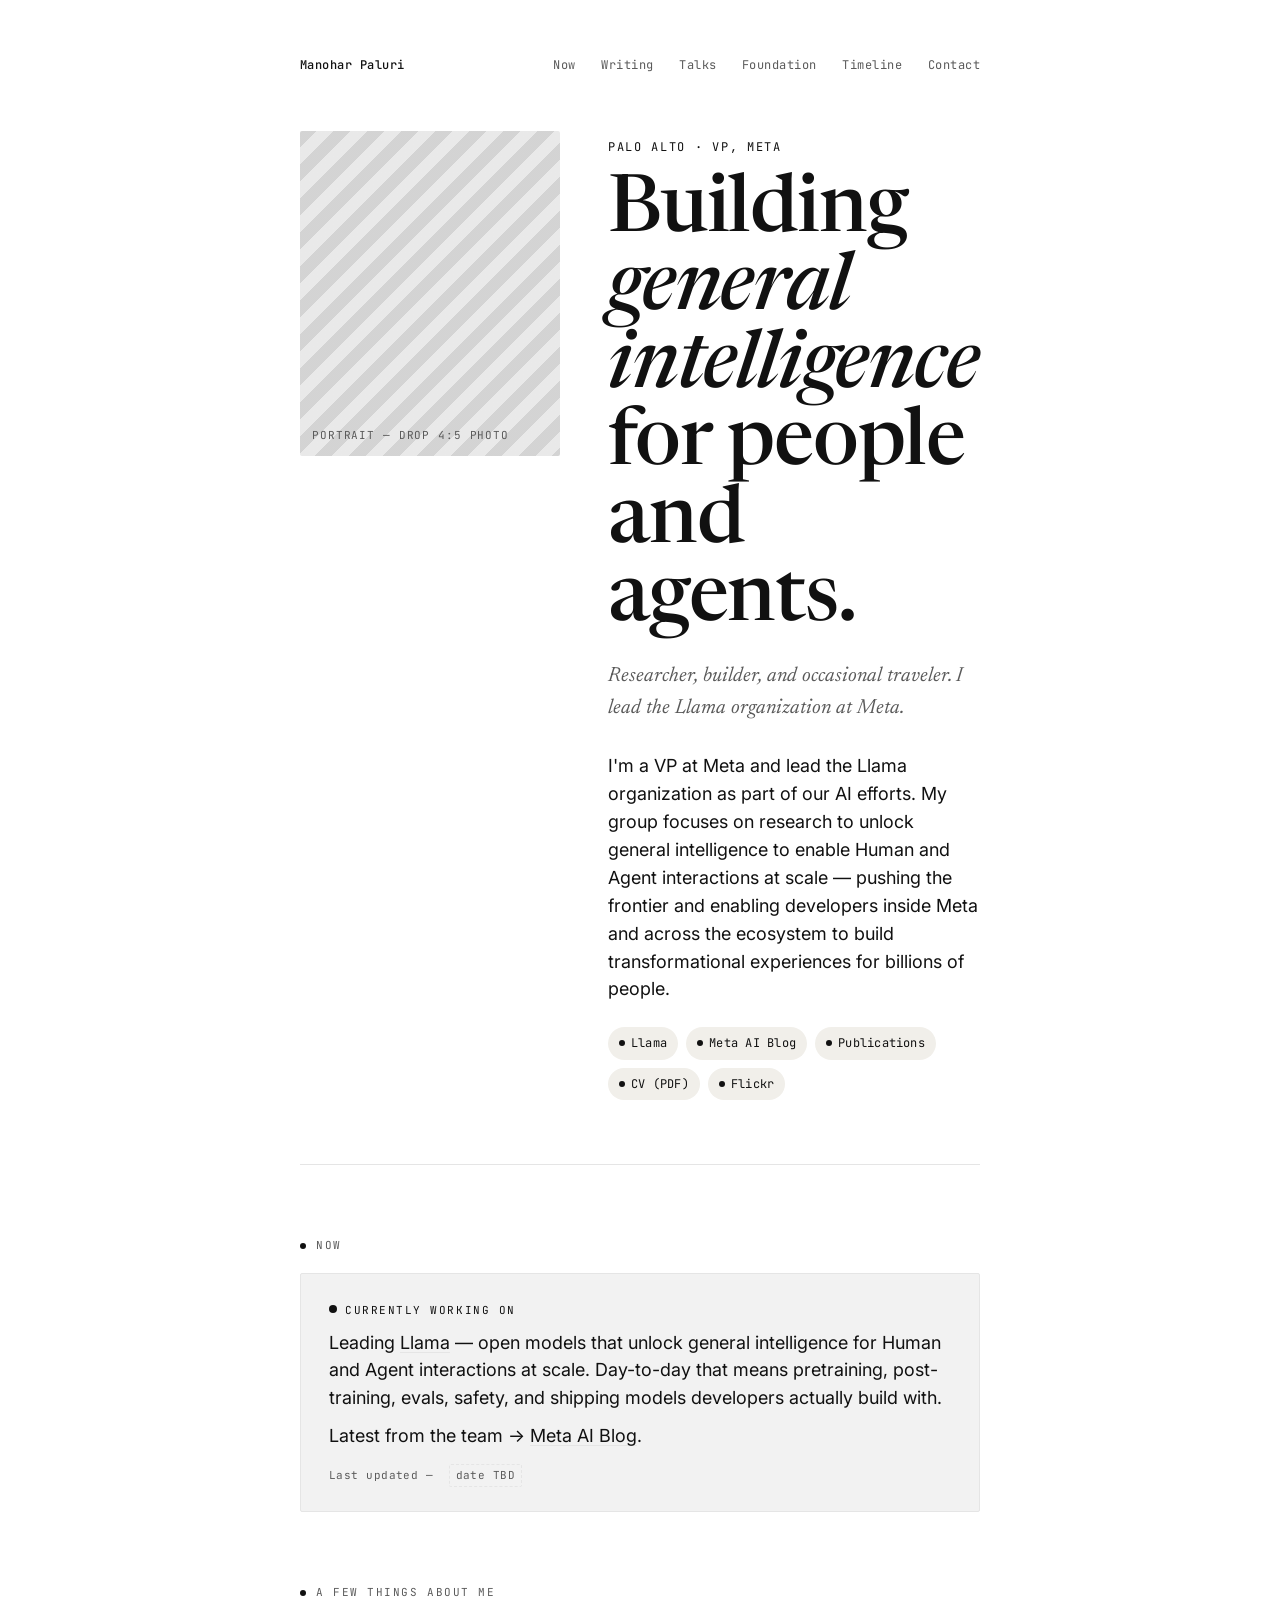
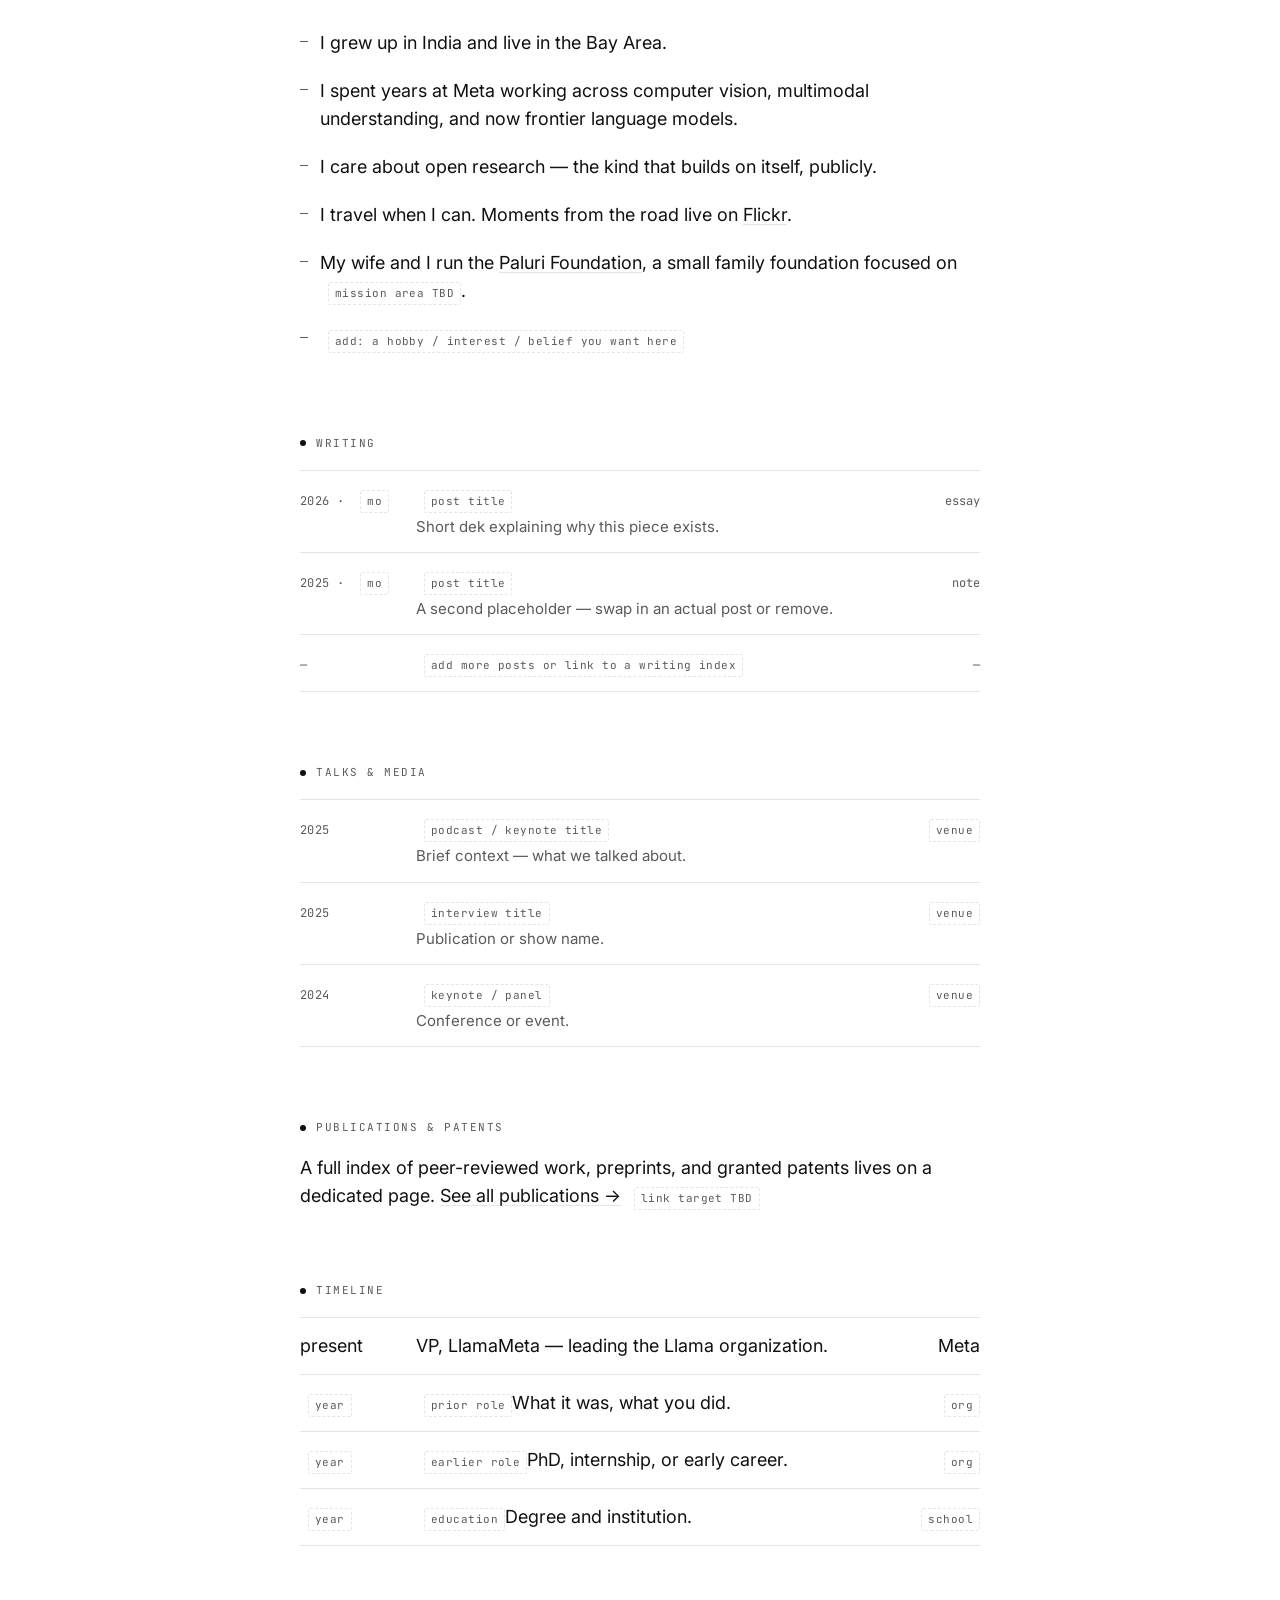
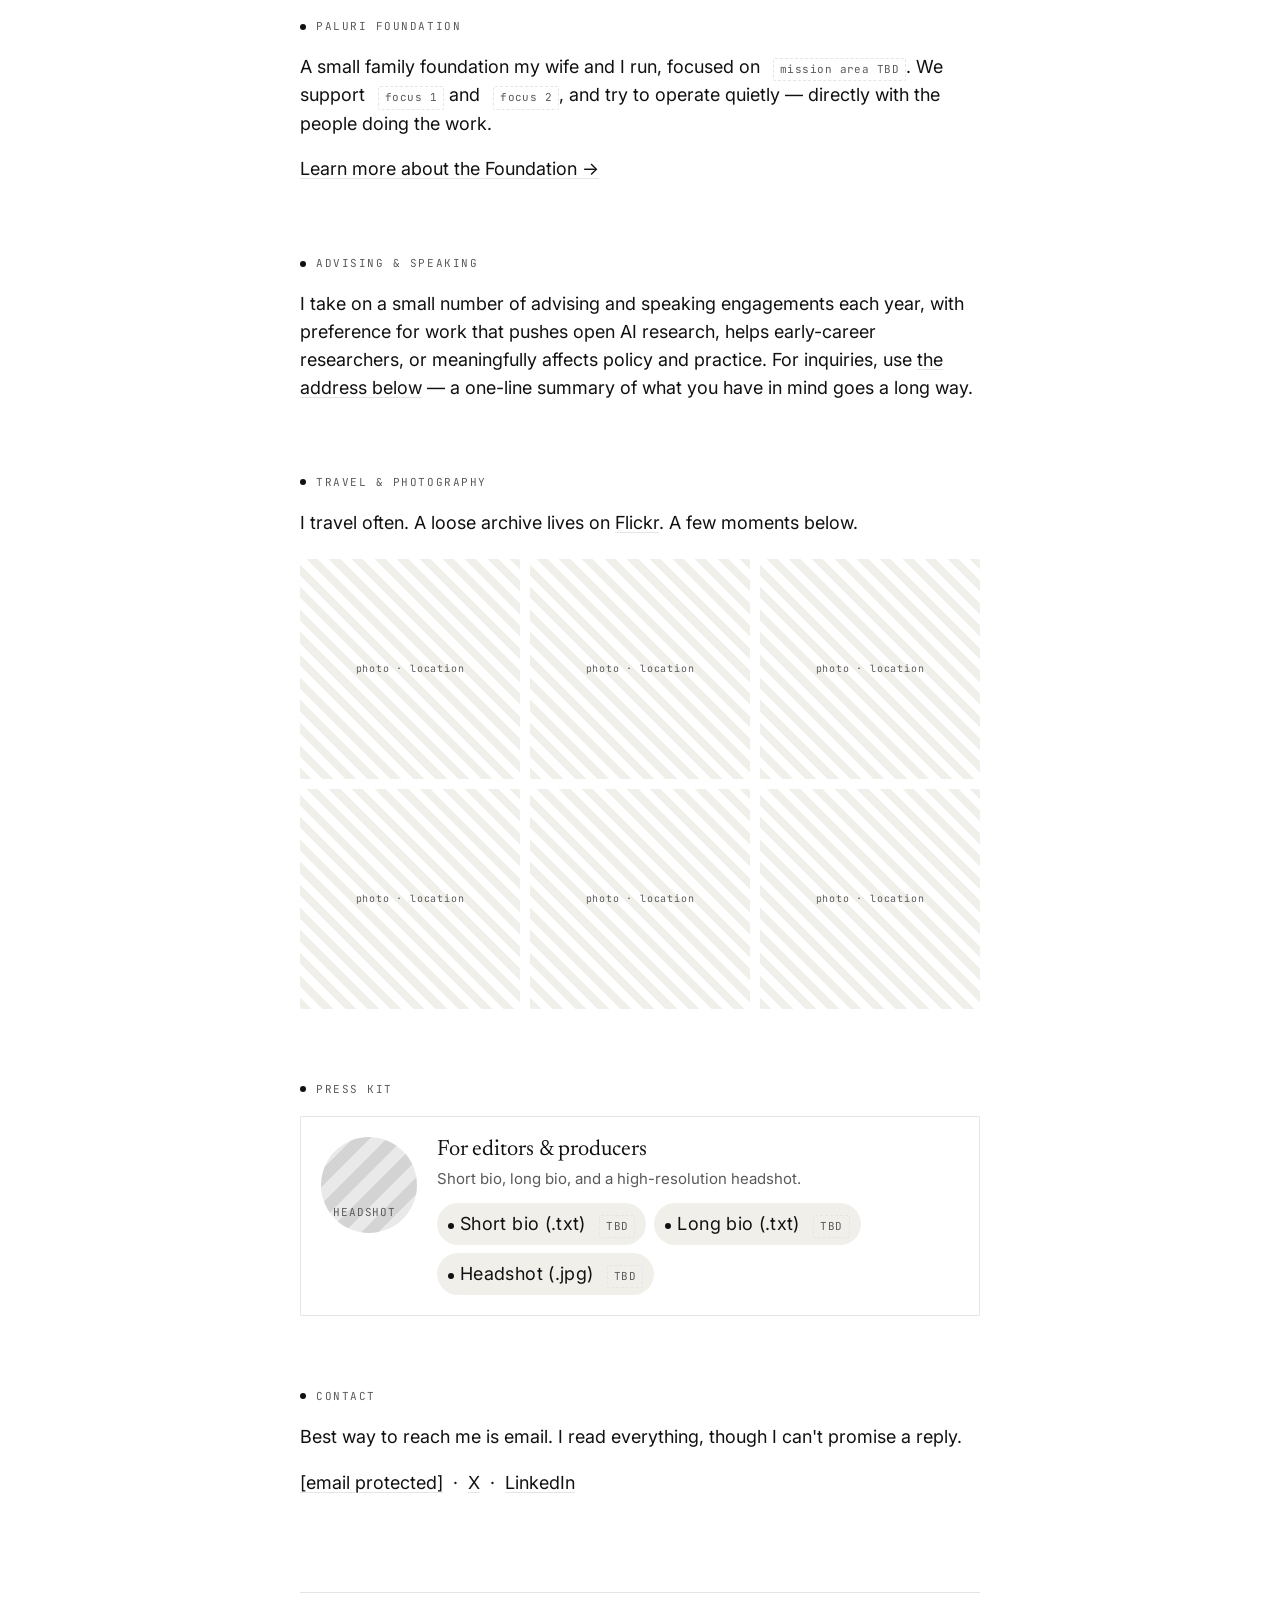
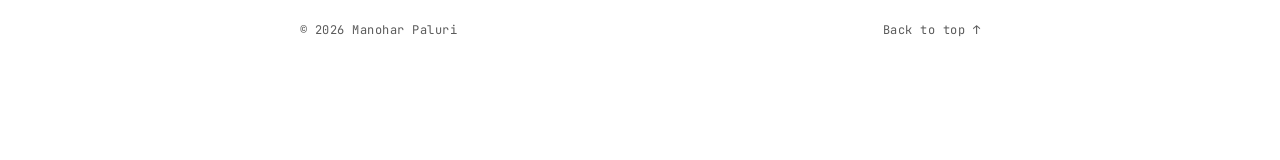
==== index.html @ aa73de74 "Update index.html" ====
<!doctype html>
<html lang="en">
<head>
<meta charset="utf-8" />
<meta name="viewport" content="width=device-width,initial-scale=1" />
<title>Manohar Paluri</title>

<!--
DESIGN REASONING (junior-designer-to-manager note)
──────────────────────────────────────────────────
Who: Manohar Paluri, VP at Meta, leads Llama.
Goals: (1) "who is Manohar" credibility page, (2) one-stop index of work for
recruiters/press/students, (3) surface thinking — talks, writing, POV on AI.
Reference: nat.org — pure typography, strong POV, no chrome.
Our twist: Manohar asked for a polished portrait front and center and wants
personality (hobbies, travel) to show. So we add one warm visual anchor
(portrait + an accent color) without turning it into a marketing site.

System we're committing to:
- TYPE: Fraunces-substitute-style editorial serif headline would feel overused.
  Going with "Newsreader" (Google Fonts) for display — warm, modern, readable —
  paired with "Inter" for UI text and "JetBrains Mono" for metadata/labels.
  (Exposed as a Tweak so you can try Serif / Sans / Mixed.)
- COLOR: warm editorial by default — ivory paper #f5f0e6, ink #1b1a17,
  accent deep-green #1f4d3a (your "vibe 5"). Also a deep-green-dark theme
  and a crisp paper-light variant, switchable via Tweaks.
- LAYOUT: single-column, ~680px reading measure, left-aligned. Generous
  margins. Section headers are small uppercase mono labels — keeps the page
  quiet and lets content do the talking. Nat-style.
- IMAGERY: one portrait slot in the hero. Travel photos section uses a
  simple 3-col grid with striped placeholders (you said "use Google site
  copy + placeholders where missing").
- INTERACTIVITY: static per your ask, except Tweaks (hero variant, theme,
  accent, font pairing) and a filter-free publications link-out.
- HERO VARIANTS (Tweak): 
    A. Portrait-left, bio-right — classic, polished.
    B. Big name typographic (Nat-style), portrait small in corner.
    C. Full bleed portrait top, name + bio stacked beneath — magazine.

Placeholders are clearly marked so it's obvious what's real vs to-fill.
-->

<link rel="preconnect" href="https://fonts.googleapis.com" />
<link rel="preconnect" href="https://fonts.gstatic.com" crossorigin />
<link href="https://fonts.googleapis.com/css2?family=Newsreader:ital,opsz,wght@0,6..72,400;0,6..72,500;0,6..72,600;1,6..72,400&family=Inter:wght@400;500;600&family=JetBrains+Mono:wght@400;500&display=swap" rel="stylesheet" />

<style>
  /* ---- Tweakable defaults (host rewrites this on tweak save) ---- */
  /* See the inline script below that reads TWEAK_DEFAULTS. */

  :root {
    --paper: #f5f0e6;
    --ink: #1b1a17;
    --ink-soft: #5a564d;
    --rule: #d9d2c2;
    --accent: #1f4d3a;
    --accent-soft: #d7e3dc;
    --chip: #eae3d1;

    --font-display: "Newsreader", Georgia, serif;
    --font-ui: "Inter", system-ui, sans-serif;
    --font-mono: "JetBrains Mono", ui-monospace, monospace;

    --measure: 680px;
    --page-x: clamp(24px, 6vw, 96px);

    --display-size: clamp(40px, 6.2vw, 84px);
    --h2-size: clamp(22px, 2.2vw, 28px);
    --body-size: 18px;
    --small-size: 13px;
  }

  html[data-theme="green"] {
    --paper: #0e1a14;
    --ink: #e8e0cf;
    --ink-soft: #9aa89e;
    --rule: #1d2b22;
    --accent: #8ad1a7;
    --accent-soft: #18291f;
    --chip: #17231c;
  }

  html[data-theme="paper"] {
    --paper: #ffffff;
    --ink: #111111;
    --ink-soft: #5a5a5a;
    --rule: #e5e5e5;
    --accent: #1f4d3a;
    --accent-soft: #e8f0ec;
    --chip: #f1efea;
  }

  html[data-font="sans"] {
    --font-display: "Inter", system-ui, sans-serif;
  }
  html[data-font="mono"] {
    --font-display: "JetBrains Mono", ui-monospace, monospace;
    --display-size: clamp(32px, 4.6vw, 56px);
  }

  * { box-sizing: border-box; }
  html, body { margin: 0; padding: 0; background: var(--paper); color: var(--ink); }
  body {
    font-family: var(--font-ui);
    font-size: var(--body-size);
    line-height: 1.55;
    -webkit-font-smoothing: antialiased;
    text-rendering: optimizeLegibility;
    transition: background-color .25s ease, color .25s ease;
  }

  a { color: var(--ink); text-decoration: underline; text-decoration-thickness: 1px; text-underline-offset: 3px; text-decoration-color: var(--rule); transition: color .15s ease, text-decoration-color .15s ease; }
  a:hover { color: var(--accent); text-decoration-color: var(--accent); }

  ::selection { background: var(--accent); color: var(--paper); }

  /* ---- Layout primitives ---- */
  .page { max-width: calc(var(--measure) + var(--page-x) * 2); margin: 0 auto; padding: 56px var(--page-x) 120px; }
  .section { margin-top: 72px; }
  .section-label {
    font-family: var(--font-mono);
    font-size: 11px;
    letter-spacing: 0.14em;
    text-transform: uppercase;
    color: var(--ink-soft);
    margin: 0 0 18px;
    display: flex; align-items: center; gap: 10px;
  }
  .section-label::before {
    content: ""; display: inline-block; width: 6px; height: 6px; background: var(--accent); border-radius: 50%;
  }

  .measure { max-width: var(--measure); }

  hr.rule { border: 0; border-top: 1px solid var(--rule); margin: 64px 0 0; }

  /* ---- Top bar ---- */
  .topbar { display: flex; justify-content: space-between; align-items: baseline; font-family: var(--font-mono); font-size: 12px; color: var(--ink-soft); letter-spacing: 0.04em; }
  .topbar .mark { color: var(--ink); font-weight: 500; }
  .topbar nav a { margin-left: 18px; text-decoration: none; color: var(--ink-soft); }
  .topbar nav a:hover { color: var(--accent); }

  /* ---- Hero ---- */
  .hero { margin-top: 56px; }
  .hero .eyebrow {
    font-family: var(--font-mono);
    font-size: 12px;
    letter-spacing: 0.14em;
    text-transform: uppercase;
    color: var(--accent);
    margin-bottom: 18px;
    display: inline-flex; align-items: center; gap: 10px;
  }
  .hero h1 {
    font-family: var(--font-display);
    font-weight: 500;
    font-size: var(--display-size);
    line-height: 0.98;
    letter-spacing: -0.015em;
    margin: 0 0 20px;
  }
  .hero h1 em { font-style: italic; color: var(--accent); font-weight: 500; }
  .hero .kicker {
    font-family: var(--font-display);
    font-style: italic;
    color: var(--ink-soft);
    font-size: clamp(18px, 1.6vw, 22px);
    margin: 0 0 28px;
    max-width: 560px;
  }
  .hero p { max-width: 620px; margin: 0 0 14px; }
  .hero .tagline-dots { display: inline-flex; gap: 6px; margin-left: 2px; }
  .hero .tagline-dots span { width: 5px; height: 5px; border-radius: 50%; background: var(--ink-soft); opacity: .4; }

  /* Hero variant A: portrait-left, bio-right */
  .hero[data-variant="A"] { display: grid; grid-template-columns: 260px 1fr; gap: 48px; align-items: start; }
  .hero[data-variant="A"] .portrait { aspect-ratio: 4/5; width: 100%; border-radius: 2px; overflow: hidden; }
  @media (max-width: 760px) {
    .hero[data-variant="A"] { grid-template-columns: 1fr; }
    .hero[data-variant="A"] .portrait { max-width: 240px; }
  }

  /* Hero variant B: big name typographic, small portrait in corner */
  .hero[data-variant="B"] { position: relative; }
  .hero[data-variant="B"] h1 { font-size: clamp(56px, 9vw, 120px); line-height: 0.92; }
  .hero[data-variant="B"] .portrait { position: absolute; top: 0; right: 0; width: 120px; aspect-ratio: 1/1; border-radius: 50%; overflow: hidden; }
  @media (max-width: 760px) {
    .hero[data-variant="B"] .portrait { position: static; margin-bottom: 16px; }
  }

  /* Hero variant C: full-bleed portrait top */
  .hero[data-variant="C"] .portrait-wide {
    width: 100%; aspect-ratio: 16/7; overflow: hidden; margin-bottom: 36px; border-radius: 2px;
  }

  /* Portrait placeholder (striped) */
  .portrait-placeholder, .portrait-wide-placeholder {
    width: 100%; height: 100%;
    background:
      repeating-linear-gradient(
        135deg,
        color-mix(in oklab, var(--accent) 16%, var(--paper)) 0 12px,
        color-mix(in oklab, var(--accent) 8%, var(--paper)) 12px 24px
      );
    display: flex; align-items: flex-end; justify-content: flex-start;
    padding: 12px;
    font-family: var(--font-mono);
    font-size: 11px;
    color: var(--ink-soft);
    letter-spacing: 0.08em;
    text-transform: uppercase;
  }

  /* ---- Meta row (roles / links) ---- */
  .meta-row {
    display: flex; flex-wrap: wrap; gap: 8px 8px; margin-top: 24px;
    font-family: var(--font-mono); font-size: 12px;
  }
  .chip {
    padding: 6px 10px;
    background: var(--chip);
    color: var(--ink);
    border-radius: 999px;
    text-decoration: none;
    letter-spacing: 0.02em;
    border: 1px solid transparent;
  }
  .chip:hover { border-color: var(--accent); color: var(--accent); }
  .chip .dot { display: inline-block; width: 6px; height: 6px; background: var(--accent); border-radius: 50%; margin-right: 6px; vertical-align: 1px; }

  /* ---- Lists ---- */
  ul.clean, ol.clean { padding-left: 0; list-style: none; margin: 0; }
  ul.clean li, ol.clean li { padding: 14px 0; border-top: 1px solid var(--rule); display: grid; grid-template-columns: 96px 1fr auto; gap: 20px; align-items: baseline; }
  ul.clean li:last-child, ol.clean li:last-child { border-bottom: 1px solid var(--rule); }
  ul.clean li .when { font-family: var(--font-mono); font-size: 12px; color: var(--ink-soft); letter-spacing: 0.04em; }
  ul.clean li .what { color: var(--ink); }
  ul.clean li .what .sub { display: block; color: var(--ink-soft); font-size: 15px; margin-top: 2px; }
  ul.clean li .where { font-family: var(--font-mono); font-size: 12px; color: var(--ink-soft); text-align: right; }
  @media (max-width: 680px) {
    ul.clean li, ol.clean li { grid-template-columns: 1fr; gap: 4px; }
    ul.clean li .where { text-align: left; }
  }

  /* ---- Now box ---- */
  .now {
    border: 1px solid var(--rule);
    padding: 28px 28px 24px;
    border-radius: 2px;
    background: color-mix(in oklab, var(--accent-soft) 50%, var(--paper));
    position: relative;
  }
  .now .blink {
    display: inline-block; width: 8px; height: 8px; background: var(--accent); border-radius: 50%;
    animation: blink 1.6s ease-in-out infinite;
    margin-right: 8px;
    vertical-align: 1px;
  }
  @keyframes blink { 0%, 100% { opacity: 1; } 50% { opacity: .35; } }
  .now .now-title { font-family: var(--font-mono); font-size: 11px; letter-spacing: 0.14em; text-transform: uppercase; color: var(--accent); }
  .now p { margin: 10px 0 0; }
  .now .stamp { font-family: var(--font-mono); font-size: 11px; color: var(--ink-soft); margin-top: 14px; letter-spacing: 0.04em; }

  /* ---- Bullet list (beliefs / about me) ---- */
  ul.bullets { padding-left: 0; list-style: none; margin: 0; }
  ul.bullets li { padding: 10px 0 10px 20px; position: relative; }
  ul.bullets li::before {
    content: ""; position: absolute; left: 0; top: 22px;
    width: 8px; height: 1px; background: var(--ink-soft);
  }

  /* ---- Travel grid ---- */
  .travel-grid { display: grid; grid-template-columns: repeat(3, 1fr); gap: 10px; }
  .travel-grid .photo { aspect-ratio: 1/1; overflow: hidden; border-radius: 2px; }
  .photo-placeholder {
    width: 100%; height: 100%;
    background: repeating-linear-gradient(45deg, var(--chip) 0 8px, var(--paper) 8px 16px);
    display: flex; align-items: center; justify-content: center;
    font-family: var(--font-mono); font-size: 10px; color: var(--ink-soft); letter-spacing: 0.08em;
    text-align: center; padding: 8px;
  }
  @media (max-width: 560px) { .travel-grid { grid-template-columns: repeat(2, 1fr); } }

  /* ---- Press kit card ---- */
  .press {
    display: grid; grid-template-columns: 96px 1fr; gap: 20px; padding: 20px; border: 1px solid var(--rule); border-radius: 2px;
  }
  .press .thumb { aspect-ratio: 1/1; }
  .press .thumb .portrait-placeholder { border-radius: 50%; }
  .press .title { font-family: var(--font-display); font-size: 22px; margin: 0 0 4px; line-height: 1.2; }
  .press .title-sub { color: var(--ink-soft); font-size: 15px; margin: 0 0 12px; }
  .press .downloads { display: flex; flex-wrap: wrap; gap: 8px; }

  /* ---- Footer ---- */
  footer { margin-top: 96px; padding-top: 28px; border-top: 1px solid var(--rule); display: flex; flex-wrap: wrap; gap: 12px; justify-content: space-between; font-family: var(--font-mono); font-size: 12px; color: var(--ink-soft); letter-spacing: 0.04em; }
  footer a { color: var(--ink-soft); text-decoration: none; }
  footer a:hover { color: var(--accent); }

  /* ---- Tweak panel (shown only when Tweaks is toggled) ---- */
  .tweaks {
    position: fixed; right: 20px; bottom: 20px; width: 280px;
    background: var(--paper); border: 1px solid var(--rule);
    padding: 16px; border-radius: 4px;
    font-family: var(--font-ui); font-size: 13px;
    box-shadow: 0 10px 40px rgba(0,0,0,.08), 0 2px 6px rgba(0,0,0,.04);
    display: none;
    z-index: 50;
  }
  .tweaks[data-open="true"] { display: block; }
  .tweaks h4 { margin: 0 0 10px; font-family: var(--font-mono); font-size: 11px; letter-spacing: 0.14em; text-transform: uppercase; color: var(--ink-soft); }
  .tweaks .row { display: flex; gap: 6px; margin-bottom: 10px; flex-wrap: wrap; }
  .tweaks button {
    border: 1px solid var(--rule); background: transparent; color: var(--ink);
    padding: 6px 10px; border-radius: 2px; font-family: var(--font-mono); font-size: 11px; cursor: pointer;
    letter-spacing: 0.04em;
  }
  .tweaks button[aria-pressed="true"] { border-color: var(--accent); color: var(--accent); }
  .tweaks button:hover { border-color: var(--accent); }
  .tweaks .label { font-family: var(--font-mono); font-size: 10px; letter-spacing: 0.12em; text-transform: uppercase; color: var(--ink-soft); margin-bottom: 6px; }

  /* ---- Placeholder callouts (make it obvious what's real) ---- */
  .placeholder-note {
    display: inline-block; font-family: var(--font-mono); font-size: 11px;
    background: transparent; color: var(--ink-soft);
    border: 1px dashed var(--rule); padding: 2px 6px; border-radius: 2px;
    letter-spacing: 0.04em;
    margin-left: 8px;
  }

  /* ---- Misc ---- */
  .inline-badge { font-family: var(--font-mono); font-size: 11px; letter-spacing: 0.08em; color: var(--accent); text-transform: uppercase; }
</style>
</head>
<body>

<div class="page">

  <!-- TOP BAR -->
  <div class="topbar">
    <div class="mark">Manohar Paluri</div>
    <nav>
      <a href="#now">Now</a>
      <a href="#writing">Writing</a>
      <a href="#talks">Talks</a>
      <a href="#foundation">Foundation</a>
      <a href="#timeline">Timeline</a>
      <a href="#contact">Contact</a>
    </nav>
  </div>

  <!-- HERO -->
  <section class="hero" data-variant="A" id="hero">
    <div class="portrait">
      <div class="portrait-placeholder">portrait &mdash; drop 4:5 photo</div>
    </div>
    <div class="hero-copy">
      <div class="eyebrow"><span>Palo Alto · VP, Meta</span></div>
      <h1>Building <em>general intelligence</em> for people and agents.</h1>
      <p class="kicker">Researcher, builder, and occasional traveler. I lead the Llama organization at Meta.</p>
      <p>
        I'm a VP at Meta and lead the Llama organization as part of our AI efforts. My group focuses on research to unlock general intelligence to enable Human and Agent interactions at scale &mdash; pushing the frontier and enabling developers inside Meta and across the ecosystem to build transformational experiences for billions of people.
      </p>
      <div class="meta-row">
        <a class="chip" href="https://www.llama.com"><span class="dot"></span>Llama</a>
        <a class="chip" href="https://ai.meta.com/blog/?page=1"><span class="dot"></span>Meta&nbsp;AI&nbsp;Blog</a>
        <a class="chip" href="#pubs"><span class="dot"></span>Publications</a>
        <a class="chip" href="#cv"><span class="dot"></span>CV&nbsp;(PDF)</a>
        <a class="chip" href="http://www.flickr.com/photos/manoharpaluri/"><span class="dot"></span>Flickr</a>
      </div>
    </div>
  </section>

  <hr class="rule" />

  <!-- NOW -->
  <section class="section" id="now">
    <p class="section-label">Now</p>
    <div class="now">
      <div class="now-title"><span class="blink"></span>Currently working on</div>
      <p>
        Leading <a href="https://www.llama.com">Llama</a> &mdash; open models that unlock general intelligence for Human and Agent interactions at scale. Day-to-day that means pretraining, post-training, evals, safety, and shipping models developers actually build with.
      </p>
      <p>
        Latest from the team &rarr; <a href="https://ai.meta.com/blog/?page=1">Meta AI Blog</a>.
      </p>
      <div class="stamp">Last updated &mdash; <span class="placeholder-note">date TBD</span></div>
    </div>
  </section>

  <!-- ABOUT -->
  <section class="section measure" id="about">
    <p class="section-label">A few things about me</p>
    <ul class="bullets">
      <li>I grew up in India and live in the Bay Area.</li>
      <li>I spent years at Meta working across computer vision, multimodal understanding, and now frontier language models.</li>
      <li>I care about open research &mdash; the kind that builds on itself, publicly.</li>
      <li>I travel when I can. Moments from the road live on <a href="http://www.flickr.com/photos/manoharpaluri/">Flickr</a>.</li>
      <li>My wife and I run the <a href="https://palurifoundation.org">Paluri Foundation</a>, a small family foundation focused on <span class="placeholder-note">mission area TBD</span>.</li>
      <li><span class="placeholder-note">add: a hobby / interest / belief you want here</span></li>
    </ul>
  </section>

  <!-- WRITING -->
  <section class="section measure" id="writing">
    <p class="section-label">Writing</p>
    <ul class="clean">
      <li>
        <span class="when">2026 · <span class="placeholder-note">mo</span></span>
        <span class="what">
          <span class="placeholder-note">post title</span>
          <span class="sub">Short dek explaining why this piece exists.</span>
        </span>
        <span class="where">essay</span>
      </li>
      <li>
        <span class="when">2025 · <span class="placeholder-note">mo</span></span>
        <span class="what">
          <span class="placeholder-note">post title</span>
          <span class="sub">A second placeholder &mdash; swap in an actual post or remove.</span>
        </span>
        <span class="where">note</span>
      </li>
      <li>
        <span class="when">&mdash;</span>
        <span class="what">
          <span class="placeholder-note">add more posts or link to a writing index</span>
        </span>
        <span class="where">&mdash;</span>
      </li>
    </ul>
  </section>

  <!-- TALKS & MEDIA -->
  <section class="section measure" id="talks">
    <p class="section-label">Talks &amp; media</p>
    <ul class="clean">
      <li>
        <span class="when">2025</span>
        <span class="what">
          <span class="placeholder-note">podcast / keynote title</span>
          <span class="sub">Brief context &mdash; what we talked about.</span>
        </span>
        <span class="where"><span class="placeholder-note">venue</span></span>
      </li>
      <li>
        <span class="when">2025</span>
        <span class="what">
          <span class="placeholder-note">interview title</span>
          <span class="sub">Publication or show name.</span>
        </span>
        <span class="where"><span class="placeholder-note">venue</span></span>
      </li>
      <li>
        <span class="when">2024</span>
        <span class="what">
          <span class="placeholder-note">keynote / panel</span>
          <span class="sub">Conference or event.</span>
        </span>
        <span class="where"><span class="placeholder-note">venue</span></span>
      </li>
    </ul>
  </section>

  <!-- PUBLICATIONS (link-out to full list) -->
  <section class="section measure" id="pubs">
    <p class="section-label">Publications &amp; patents</p>
    <p>
      A full index of peer-reviewed work, preprints, and granted patents lives on a dedicated page.
      <a href="#">See all publications &rarr;</a>
      <span class="placeholder-note">link target TBD</span>
    </p>
  </section>

  <!-- TIMELINE -->
  <section class="section measure" id="timeline">
    <p class="section-label">Timeline</p>
    <ol class="clean">
      <li>
        <span class="when">present</span>
        <span class="what">VP, Llama<span class="sub">Meta &mdash; leading the Llama organization.</span></span>
        <span class="where">Meta</span>
      </li>
      <li>
        <span class="when"><span class="placeholder-note">year</span></span>
        <span class="what"><span class="placeholder-note">prior role</span><span class="sub">What it was, what you did.</span></span>
        <span class="where"><span class="placeholder-note">org</span></span>
      </li>
      <li>
        <span class="when"><span class="placeholder-note">year</span></span>
        <span class="what"><span class="placeholder-note">earlier role</span><span class="sub">PhD, internship, or early career.</span></span>
        <span class="where"><span class="placeholder-note">org</span></span>
      </li>
      <li>
        <span class="when"><span class="placeholder-note">year</span></span>
        <span class="what"><span class="placeholder-note">education</span><span class="sub">Degree and institution.</span></span>
        <span class="where"><span class="placeholder-note">school</span></span>
      </li>
    </ol>
  </section>

  <!-- FOUNDATION -->
  <section class="section measure" id="foundation">
    <p class="section-label">Paluri Foundation</p>
    <p>
      A small family foundation my wife and I run, focused on <span class="placeholder-note">mission area TBD</span>. We support <span class="placeholder-note">focus 1</span> and <span class="placeholder-note">focus 2</span>, and try to operate quietly &mdash; directly with the people doing the work.
    </p>
    <p>
      <a href="https://palurifoundation.org">Learn more about the Foundation &rarr;</a>
    </p>
  </section>

  <!-- ADVISING / SPEAKING -->
  <section class="section measure" id="advising">
    <p class="section-label">Advising &amp; speaking</p>
    <p>
      I take on a small number of advising and speaking engagements each year, with preference for work that pushes open AI research, helps early-career researchers, or meaningfully affects policy and practice. For inquiries, use <a href="#contact">the address below</a> &mdash; a one-line summary of what you have in mind goes a long way.
    </p>
  </section>

  <!-- PHOTOGRAPHY / TRAVEL -->
  <section class="section" id="travel">
    <p class="section-label">Travel &amp; photography</p>
    <p class="measure" style="margin-bottom: 22px;">
      I travel often. A loose archive lives on <a href="http://www.flickr.com/photos/manoharpaluri/">Flickr</a>. A few moments below.
    </p>
    <div class="travel-grid">
      <div class="photo"><div class="photo-placeholder">photo · location</div></div>
      <div class="photo"><div class="photo-placeholder">photo · location</div></div>
      <div class="photo"><div class="photo-placeholder">photo · location</div></div>
      <div class="photo"><div class="photo-placeholder">photo · location</div></div>
      <div class="photo"><div class="photo-placeholder">photo · location</div></div>
      <div class="photo"><div class="photo-placeholder">photo · location</div></div>
    </div>
  </section>

  <!-- PRESS KIT -->
  <section class="section measure" id="presskit">
    <p class="section-label">Press kit</p>
    <div class="press">
      <div class="thumb"><div class="portrait-placeholder">headshot</div></div>
      <div>
        <p class="title">For editors &amp; producers</p>
        <p class="title-sub">Short bio, long bio, and a high-resolution headshot.</p>
        <div class="downloads">
          <a class="chip" href="#"><span class="dot"></span>Short bio (.txt) <span class="placeholder-note">TBD</span></a>
          <a class="chip" href="#"><span class="dot"></span>Long bio (.txt) <span class="placeholder-note">TBD</span></a>
          <a class="chip" href="#"><span class="dot"></span>Headshot (.jpg) <span class="placeholder-note">TBD</span></a>
        </div>
      </div>
    </div>
  </section>

  <!-- CONTACT -->
  <section class="section measure" id="contact">
    <p class="section-label">Contact</p>
    <p>
      Best way to reach me is email. I read everything, though I can't promise a reply.
    </p>
    <p>
      <a href="/cdn-cgi/l/email-protection#afcdcec3cec2cec1c0c7ceddefc8c2cec6c381ccc0c2"><span class="__cf_email__" data-cfemail="5032313c313d313e3f38312210373d31393c7e333f3d">[email&#160;protected]</span></a>
      &nbsp;·&nbsp;
      <a href="https://x.com/manohar_paluri">X</a>
      &nbsp;·&nbsp;
      <a href="https://www.linkedin.com/in/balamanohar/">LinkedIn</a>
    </p>
  </section>

  <footer>
    <div>© <span id="year"></span> Manohar Paluri</div>
    <div><a href="#hero">Back to top &uarr;</a></div>
  </footer>

</div>

<!-- ====================== TWEAKS ====================== -->
<div class="tweaks" id="tweaks">
  <h4>Tweaks</h4>

  <div class="label">Hero layout</div>
  <div class="row" data-tweak="hero">
    <button data-val="A">A · Portrait left</button>
    <button data-val="B">B · Big name</button>
    <button data-val="C">C · Magazine</button>
  </div>

  <div class="label">Theme</div>
  <div class="row" data-tweak="theme">
    <button data-val="warm">Warm</button>
    <button data-val="paper">Paper</button>
    <button data-val="green">Deep green</button>
  </div>

  <div class="label">Display font</div>
  <div class="row" data-tweak="font">
    <button data-val="serif">Serif</button>
    <button data-val="sans">Sans</button>
    <button data-val="mono">Mono</button>
  </div>

  <div class="label">Accent</div>
  <div class="row" data-tweak="accent">
    <button data-val="green" style="color:#1f4d3a">● green</button>
    <button data-val="rust"  style="color:#a23d1a">● rust</button>
    <button data-val="indigo" style="color:#2a3a8c">● indigo</button>
    <button data-val="ink"  style="color:#111">● ink</button>
  </div>
</div>

<script data-cfasync="false" src="/cdn-cgi/scripts/5c5dd728/cloudflare-static/email-decode.min.js" defer></script><script>
  document.getElementById('year').textContent = new Date().getFullYear();

  // ---- Tweakable defaults (persisted by host) ----
  const TWEAK_DEFAULTS = /*EDITMODE-BEGIN*/{
    "hero": "A",
    "theme": "paper",
    "font": "serif",
    "accent": "ink"
  }/*EDITMODE-END*/;

  const ACCENTS = {
    green:  { a: "#1f4d3a", soft: "#d7e3dc" },
    rust:   { a: "#a23d1a", soft: "#f1dccf" },
    indigo: { a: "#2a3a8c", soft: "#dde0f0" },
    ink:    { a: "#111111", soft: "#e6e6e6" }
  };
  // Dark-theme variants for accents (lighter tint against dark bg)
  const ACCENTS_DARK = {
    green:  { a: "#8ad1a7", soft: "#18291f" },
    rust:   { a: "#f0a079", soft: "#2a1a12" },
    indigo: { a: "#a4b0f0", soft: "#161a2e" },
    ink:    { a: "#e8e0cf", soft: "#1a1a1a" }
  };

  const state = { ...TWEAK_DEFAULTS };

  function apply() {
    const html = document.documentElement;
    html.dataset.theme = state.theme;
    html.dataset.font = state.font;
    const palette = state.theme === "green" ? ACCENTS_DARK[state.accent] : ACCENTS[state.accent];
    html.style.setProperty('--accent', palette.a);
    html.style.setProperty('--accent-soft', palette.soft);
    document.getElementById('hero').dataset.variant = state.hero;

    // Reflect button pressed states
    document.querySelectorAll('.tweaks .row').forEach(row => {
      const key = row.dataset.tweak;
      row.querySelectorAll('button').forEach(btn => {
        btn.setAttribute('aria-pressed', String(btn.dataset.val === state[key]));
      });
    });
  }

  // Hook up buttons
  document.querySelectorAll('.tweaks .row').forEach(row => {
    const key = row.dataset.tweak;
    row.querySelectorAll('button').forEach(btn => {
      btn.addEventListener('click', () => {
        state[key] = btn.dataset.val;
        apply();
        try {
          window.parent.postMessage({ type: '__edit_mode_set_keys', edits: { [key]: btn.dataset.val } }, '*');
        } catch {}
      });
    });
  });

  apply();

  // ---- Tweak toggle protocol ----
  window.addEventListener('message', (e) => {
    const t = e.data && e.data.type;
    if (t === '__activate_edit_mode') {
      document.getElementById('tweaks').setAttribute('data-open', 'true');
    } else if (t === '__deactivate_edit_mode') {
      document.getElementById('tweaks').setAttribute('data-open', 'false');
    }
  });
  try { window.parent.postMessage({ type: '__edit_mode_available' }, '*'); } catch {}
</script>

</body>
</html>
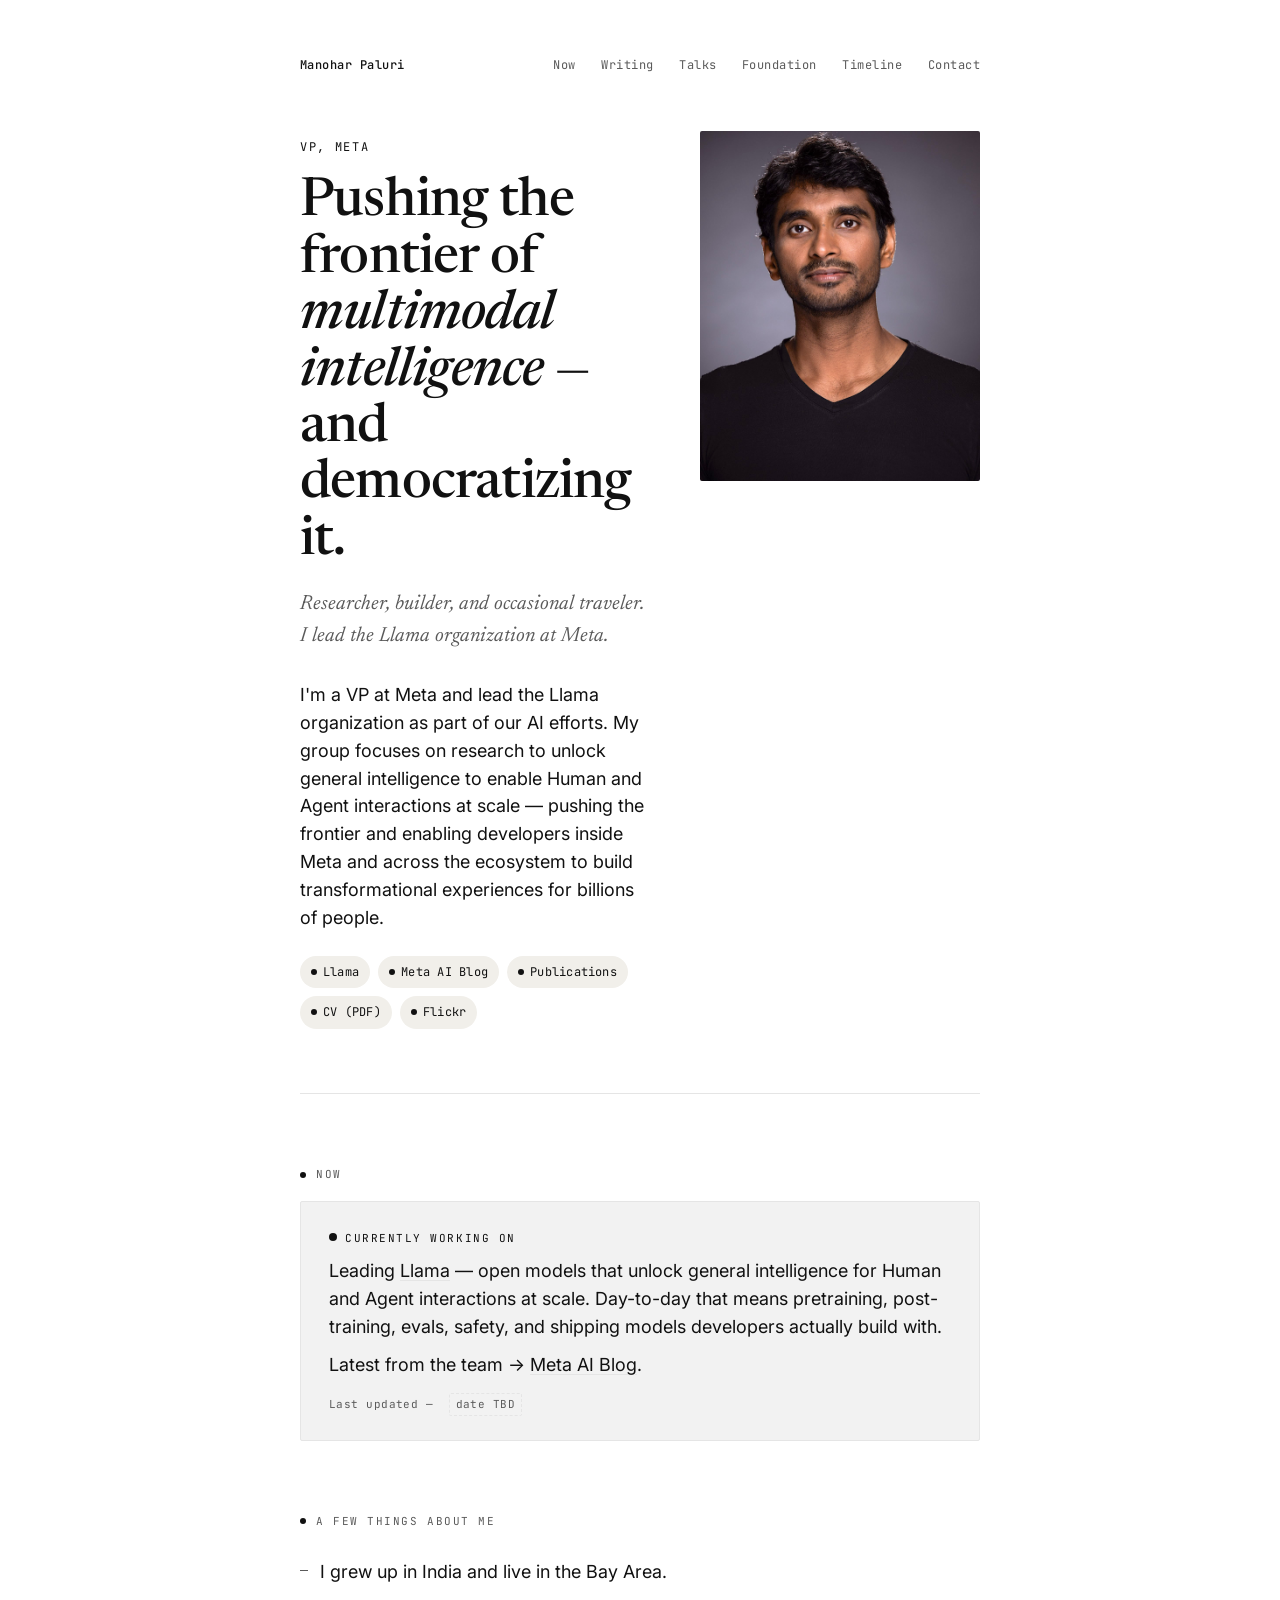
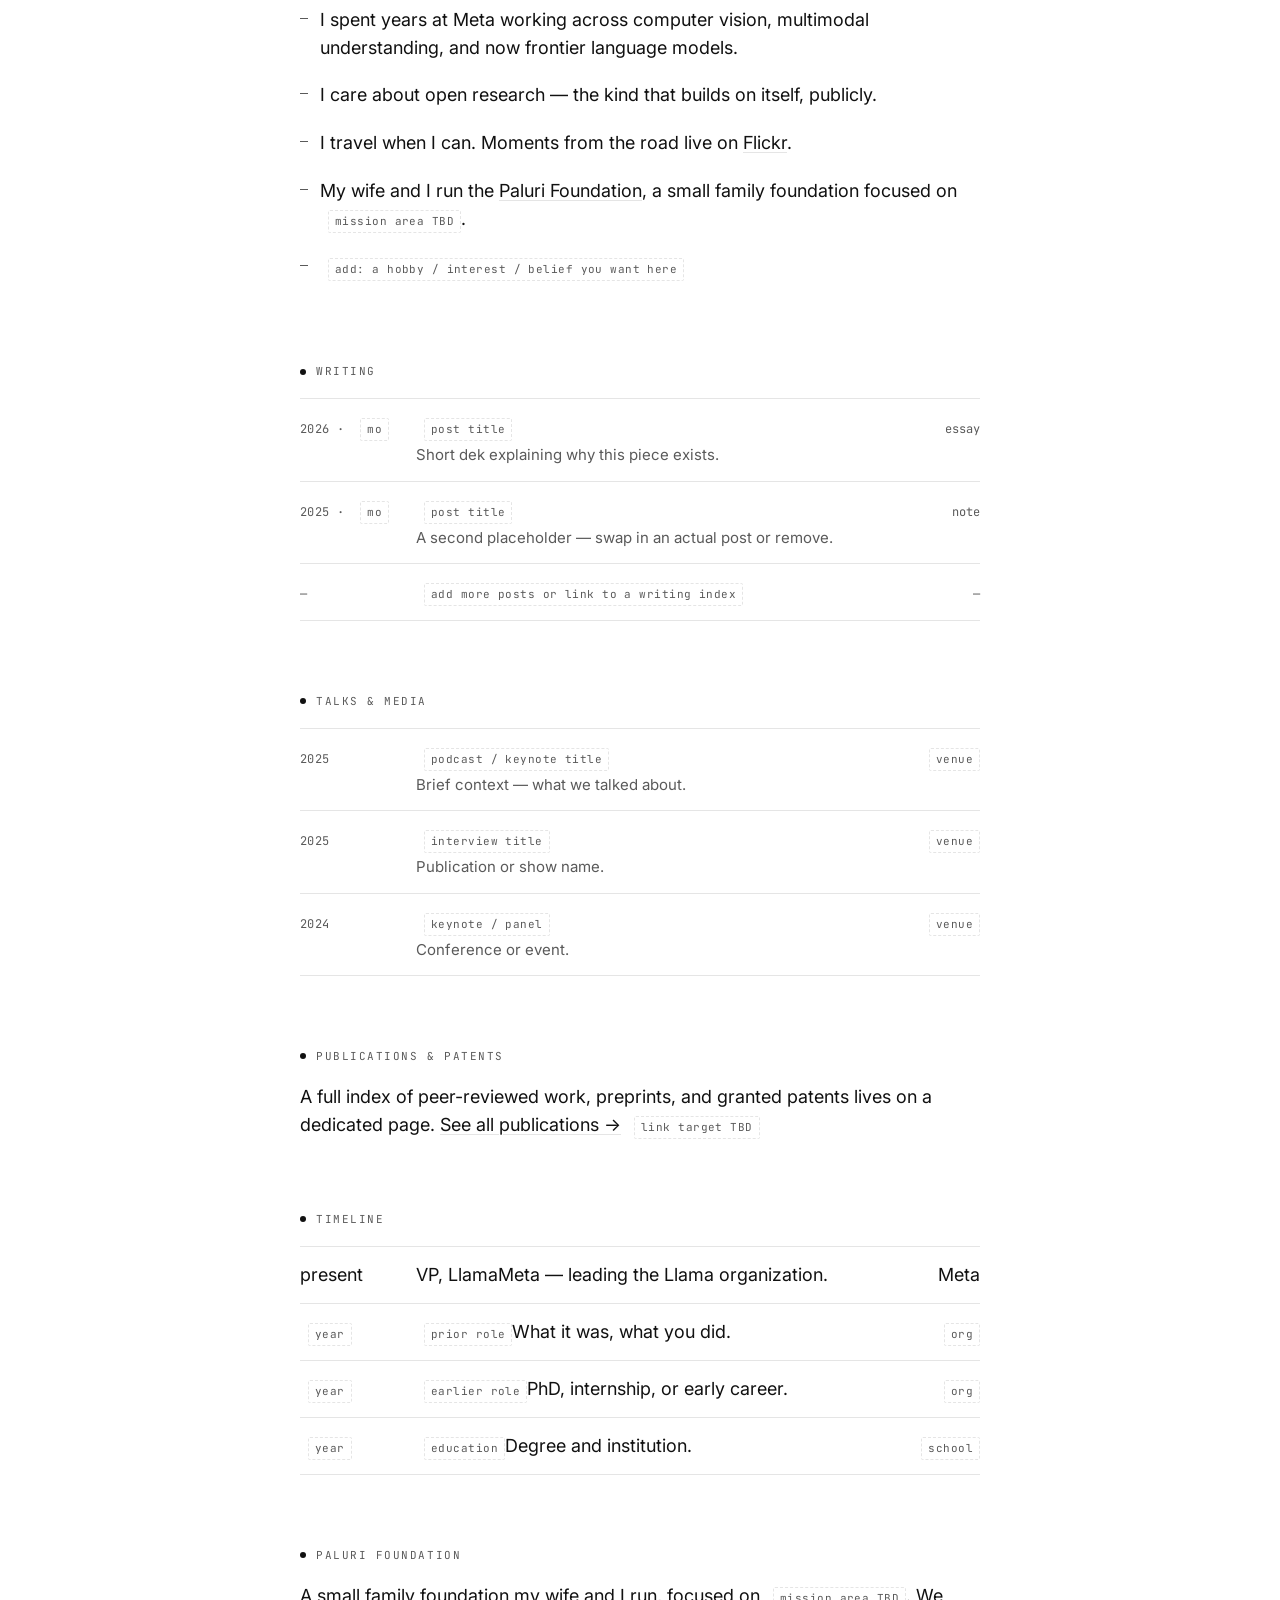
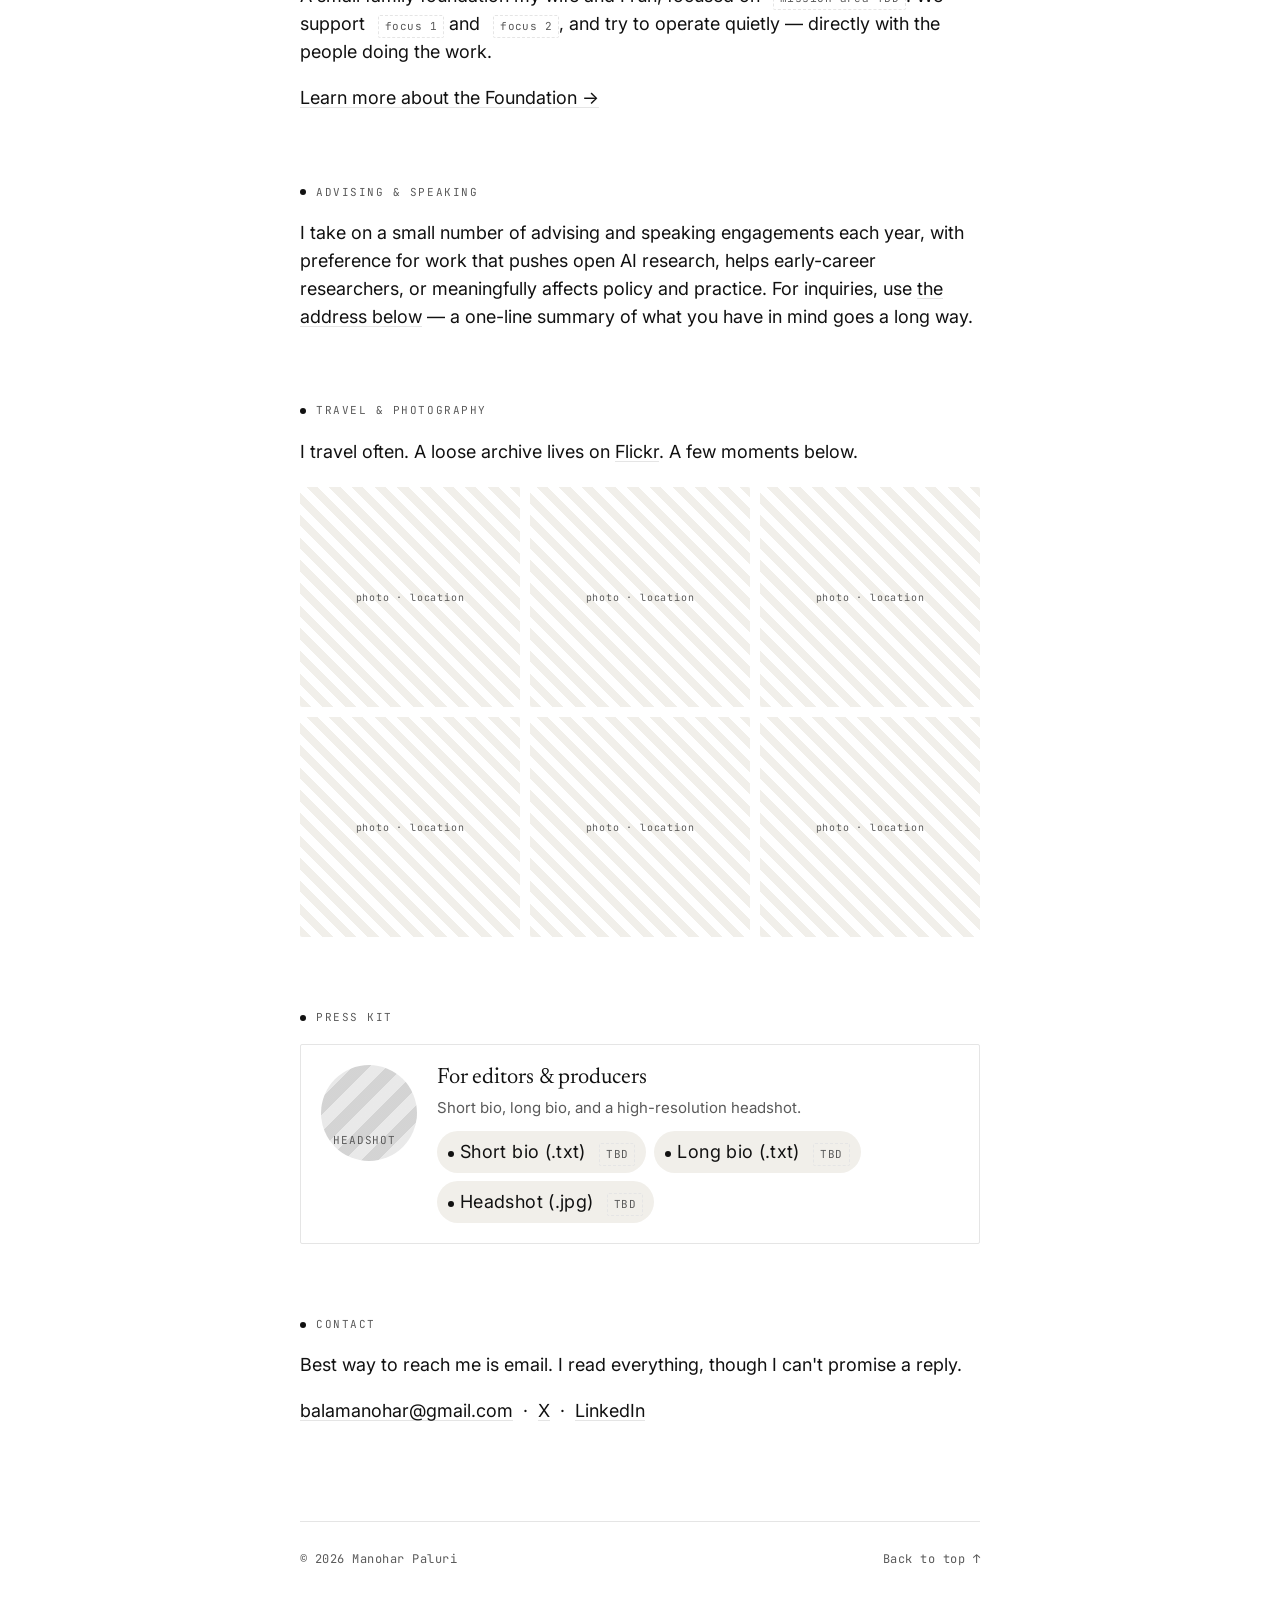
==== commit 63469d09: "added profile photo" ====
--- a/index.html
+++ b/index.html
@@ -154,8 +154,8 @@
   .hero h1 {
     font-family: var(--font-display);
     font-weight: 500;
-    font-size: var(--display-size);
-    line-height: 0.98;
+    font-size: clamp(32px, 4.2vw, 56px);
+    line-height: 1.05;
     letter-spacing: -0.015em;
     margin: 0 0 20px;
   }
@@ -172,12 +172,14 @@
   .hero .tagline-dots { display: inline-flex; gap: 6px; margin-left: 2px; }
   .hero .tagline-dots span { width: 5px; height: 5px; border-radius: 50%; background: var(--ink-soft); opacity: .4; }
 
-  /* Hero variant A: portrait-left, bio-right */
-  .hero[data-variant="A"] { display: grid; grid-template-columns: 260px 1fr; gap: 48px; align-items: start; }
-  .hero[data-variant="A"] .portrait { aspect-ratio: 4/5; width: 100%; border-radius: 2px; overflow: hidden; }
+  /* Hero variant A: portrait on right, bio on left */
+  .hero[data-variant="A"] { display: grid; grid-template-columns: 1fr 280px; gap: 48px; align-items: start; }
+  .hero[data-variant="A"] .portrait { aspect-ratio: 4/5; width: 100%; border-radius: 2px; overflow: hidden; grid-column: 2; grid-row: 1; }
+  .hero[data-variant="A"] .hero-copy { grid-column: 1; grid-row: 1; }
   @media (max-width: 760px) {
-    .hero[data-variant="A"] { grid-template-columns: 1fr; }
-    .hero[data-variant="A"] .portrait { max-width: 240px; }
+    .hero[data-variant="A"] { grid-template-columns: 1fr; justify-items: start; }
+    .hero[data-variant="A"] .portrait { max-width: 260px; width: 60%; grid-column: 1; grid-row: 1; }
+    .hero[data-variant="A"] .hero-copy { grid-column: 1; grid-row: 2; }
   }
 
   /* Hero variant B: big name typographic, small portrait in corner */
@@ -350,11 +352,11 @@
   <!-- HERO -->
   <section class="hero" data-variant="A" id="hero">
     <div class="portrait">
-      <div class="portrait-placeholder">portrait &mdash; drop 4:5 photo</div>
+      <img src="assets/portrait.jpg" alt="Manohar Paluri portrait" style="width:100%;height:100%;object-fit:cover;display:block;" />
     </div>
     <div class="hero-copy">
-      <div class="eyebrow"><span>Palo Alto · VP, Meta</span></div>
-      <h1>Building <em>general intelligence</em> for people and agents.</h1>
+      <div class="eyebrow"><span>VP, Meta</span></div>
+      <h1>Pushing the frontier of <em>multimodal intelligence</em> &mdash; and democratizing it.</h1>
       <p class="kicker">Researcher, builder, and occasional traveler. I lead the Llama organization at Meta.</p>
       <p>
         I'm a VP at Meta and lead the Llama organization as part of our AI efforts. My group focuses on research to unlock general intelligence to enable Human and Agent interactions at scale &mdash; pushing the frontier and enabling developers inside Meta and across the ecosystem to build transformational experiences for billions of people.
@@ -556,7 +558,7 @@
       Best way to reach me is email. I read everything, though I can't promise a reply.
     </p>
     <p>
-      <a href="/cdn-cgi/l/email-protection#afcdcec3cec2cec1c0c7ceddefc8c2cec6c381ccc0c2"><span class="__cf_email__" data-cfemail="5032313c313d313e3f38312210373d31393c7e333f3d">[email&#160;protected]</span></a>
+      <a href="mailto:balamanohar@gmail.com">balamanohar@gmail.com</a>
       &nbsp;·&nbsp;
       <a href="https://x.com/manohar_paluri">X</a>
       &nbsp;·&nbsp;
@@ -605,7 +607,7 @@
   </div>
 </div>
 
-<script data-cfasync="false" src="/cdn-cgi/scripts/5c5dd728/cloudflare-static/email-decode.min.js" defer></script><script>
+<script>
   document.getElementById('year').textContent = new Date().getFullYear();
 
   // ---- Tweakable defaults (persisted by host) ----
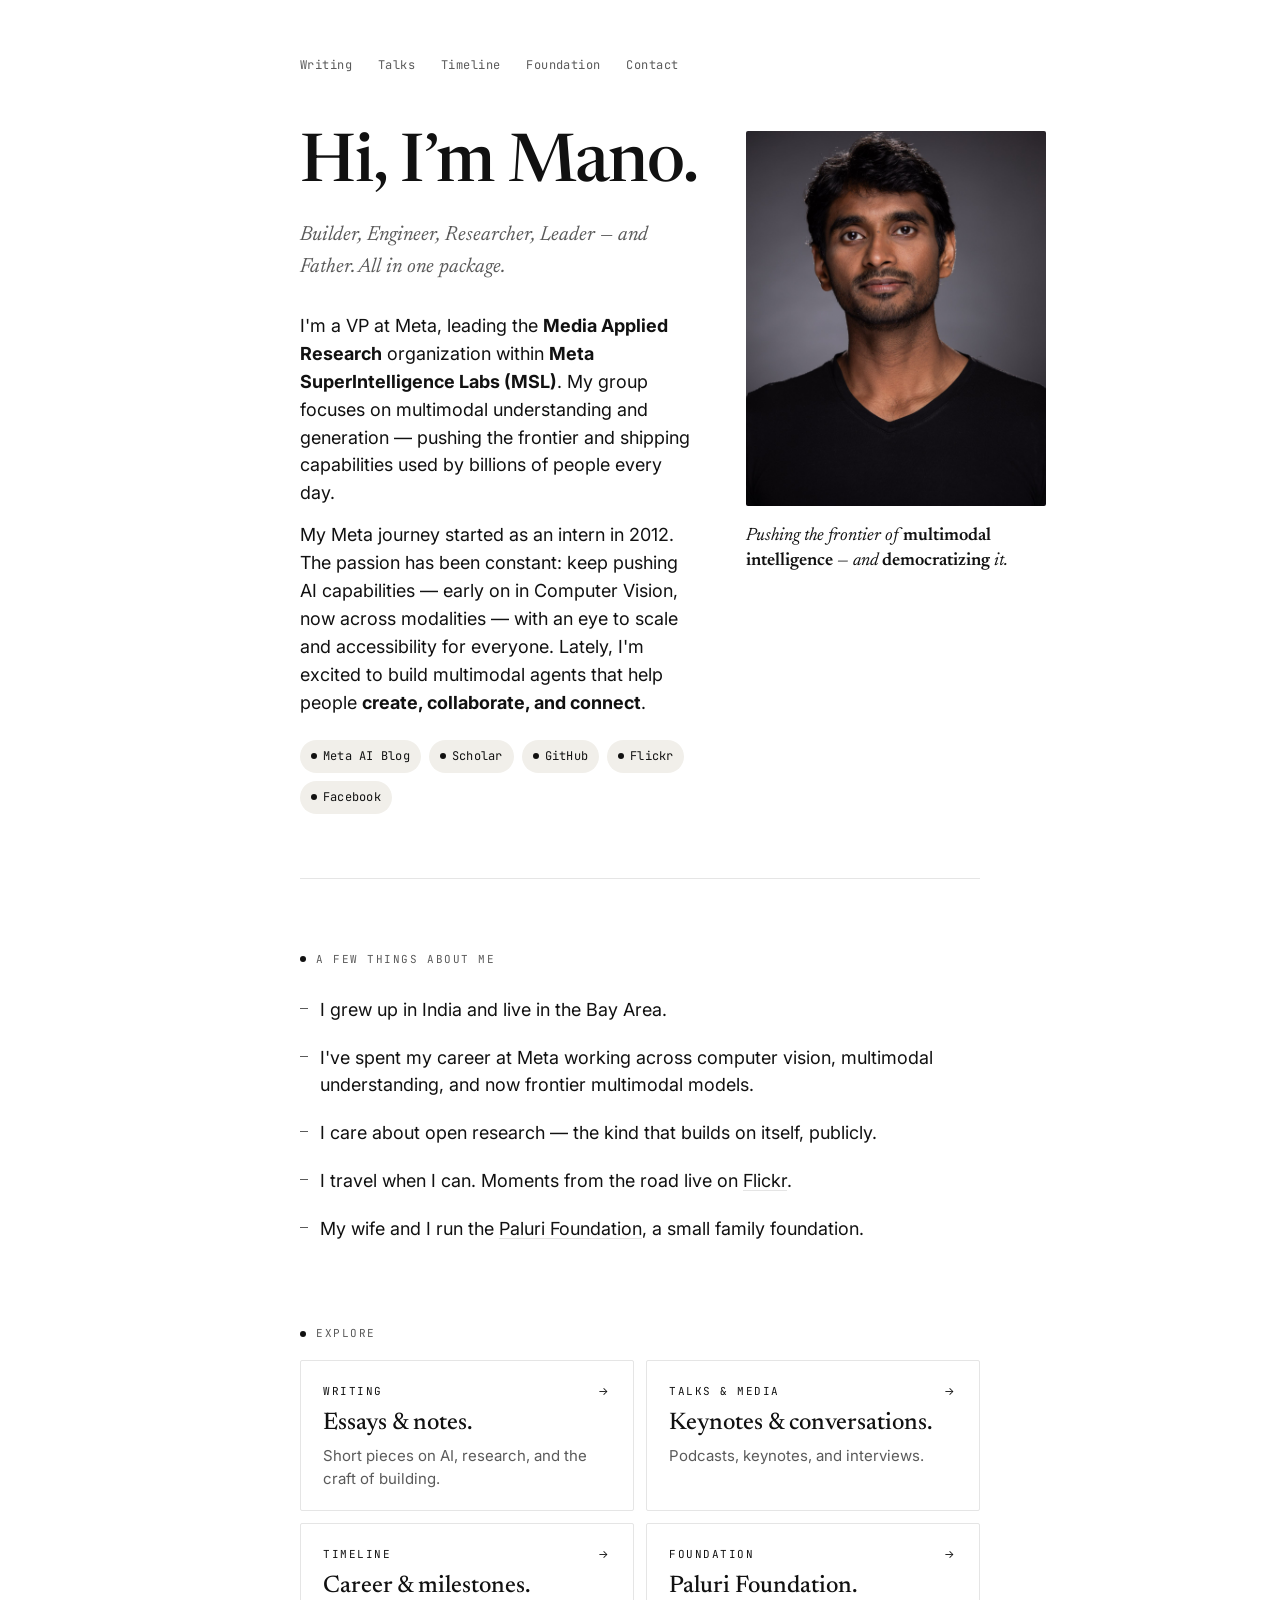
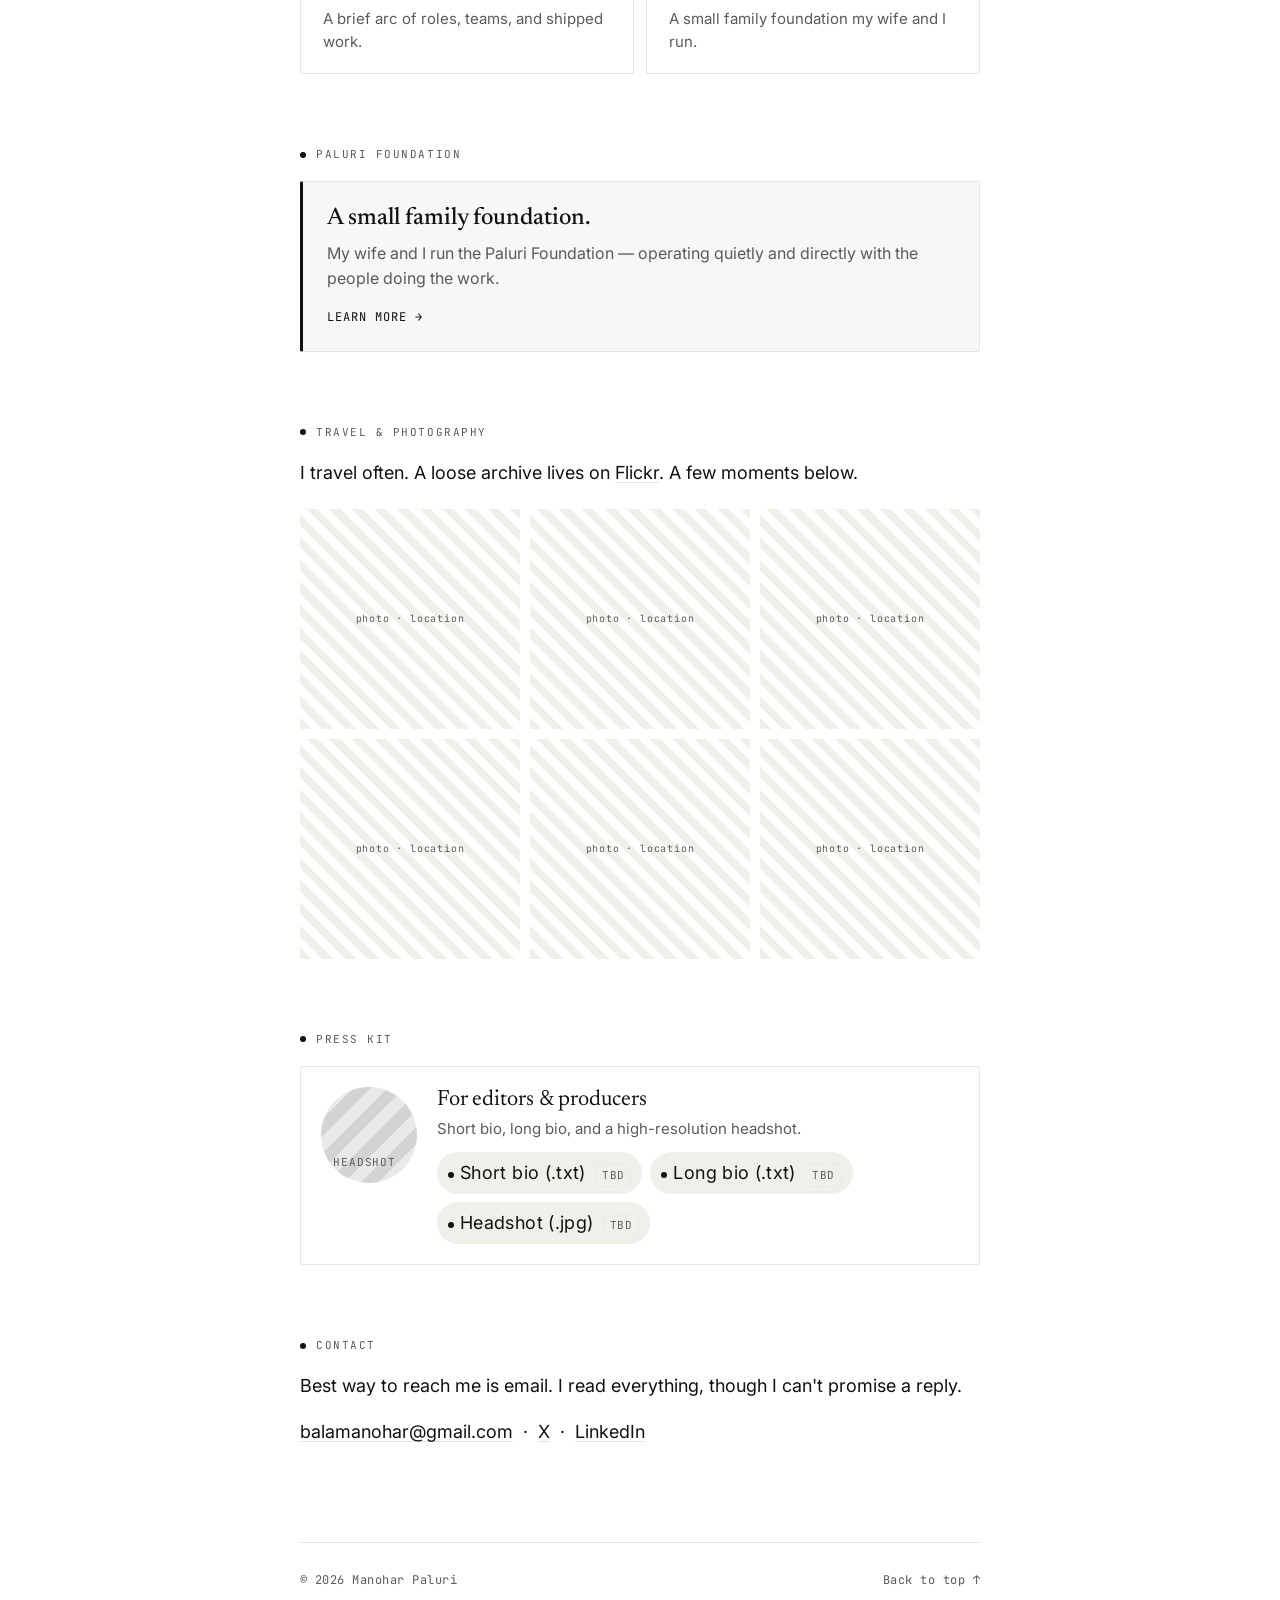
==== commit d1e15f9b: "added individual pages" ====
--- a/index.html
+++ b/index.html
@@ -4,333 +4,10 @@
 <meta charset="utf-8" />
 <meta name="viewport" content="width=device-width,initial-scale=1" />
 <title>Manohar Paluri</title>
-
-<!--
-DESIGN REASONING (junior-designer-to-manager note)
-──────────────────────────────────────────────────
-Who: Manohar Paluri, VP at Meta, leads Llama.
-Goals: (1) "who is Manohar" credibility page, (2) one-stop index of work for
-recruiters/press/students, (3) surface thinking — talks, writing, POV on AI.
-Reference: nat.org — pure typography, strong POV, no chrome.
-Our twist: Manohar asked for a polished portrait front and center and wants
-personality (hobbies, travel) to show. So we add one warm visual anchor
-(portrait + an accent color) without turning it into a marketing site.
-
-System we're committing to:
-- TYPE: Fraunces-substitute-style editorial serif headline would feel overused.
-  Going with "Newsreader" (Google Fonts) for display — warm, modern, readable —
-  paired with "Inter" for UI text and "JetBrains Mono" for metadata/labels.
-  (Exposed as a Tweak so you can try Serif / Sans / Mixed.)
-- COLOR: warm editorial by default — ivory paper #f5f0e6, ink #1b1a17,
-  accent deep-green #1f4d3a (your "vibe 5"). Also a deep-green-dark theme
-  and a crisp paper-light variant, switchable via Tweaks.
-- LAYOUT: single-column, ~680px reading measure, left-aligned. Generous
-  margins. Section headers are small uppercase mono labels — keeps the page
-  quiet and lets content do the talking. Nat-style.
-- IMAGERY: one portrait slot in the hero. Travel photos section uses a
-  simple 3-col grid with striped placeholders (you said "use Google site
-  copy + placeholders where missing").
-- INTERACTIVITY: static per your ask, except Tweaks (hero variant, theme,
-  accent, font pairing) and a filter-free publications link-out.
-- HERO VARIANTS (Tweak): 
-    A. Portrait-left, bio-right — classic, polished.
-    B. Big name typographic (Nat-style), portrait small in corner.
-    C. Full bleed portrait top, name + bio stacked beneath — magazine.
-
-Placeholders are clearly marked so it's obvious what's real vs to-fill.
--->
-
 <link rel="preconnect" href="https://fonts.googleapis.com" />
 <link rel="preconnect" href="https://fonts.gstatic.com" crossorigin />
 <link href="https://fonts.googleapis.com/css2?family=Newsreader:ital,opsz,wght@0,6..72,400;0,6..72,500;0,6..72,600;1,6..72,400&family=Inter:wght@400;500;600&family=JetBrains+Mono:wght@400;500&display=swap" rel="stylesheet" />
-
-<style>
-  /* ---- Tweakable defaults (host rewrites this on tweak save) ---- */
-  /* See the inline script below that reads TWEAK_DEFAULTS. */
-
-  :root {
-    --paper: #f5f0e6;
-    --ink: #1b1a17;
-    --ink-soft: #5a564d;
-    --rule: #d9d2c2;
-    --accent: #1f4d3a;
-    --accent-soft: #d7e3dc;
-    --chip: #eae3d1;
-
-    --font-display: "Newsreader", Georgia, serif;
-    --font-ui: "Inter", system-ui, sans-serif;
-    --font-mono: "JetBrains Mono", ui-monospace, monospace;
-
-    --measure: 680px;
-    --page-x: clamp(24px, 6vw, 96px);
-
-    --display-size: clamp(40px, 6.2vw, 84px);
-    --h2-size: clamp(22px, 2.2vw, 28px);
-    --body-size: 18px;
-    --small-size: 13px;
-  }
-
-  html[data-theme="green"] {
-    --paper: #0e1a14;
-    --ink: #e8e0cf;
-    --ink-soft: #9aa89e;
-    --rule: #1d2b22;
-    --accent: #8ad1a7;
-    --accent-soft: #18291f;
-    --chip: #17231c;
-  }
-
-  html[data-theme="paper"] {
-    --paper: #ffffff;
-    --ink: #111111;
-    --ink-soft: #5a5a5a;
-    --rule: #e5e5e5;
-    --accent: #1f4d3a;
-    --accent-soft: #e8f0ec;
-    --chip: #f1efea;
-  }
-
-  html[data-font="sans"] {
-    --font-display: "Inter", system-ui, sans-serif;
-  }
-  html[data-font="mono"] {
-    --font-display: "JetBrains Mono", ui-monospace, monospace;
-    --display-size: clamp(32px, 4.6vw, 56px);
-  }
-
-  * { box-sizing: border-box; }
-  html, body { margin: 0; padding: 0; background: var(--paper); color: var(--ink); }
-  body {
-    font-family: var(--font-ui);
-    font-size: var(--body-size);
-    line-height: 1.55;
-    -webkit-font-smoothing: antialiased;
-    text-rendering: optimizeLegibility;
-    transition: background-color .25s ease, color .25s ease;
-  }
-
-  a { color: var(--ink); text-decoration: underline; text-decoration-thickness: 1px; text-underline-offset: 3px; text-decoration-color: var(--rule); transition: color .15s ease, text-decoration-color .15s ease; }
-  a:hover { color: var(--accent); text-decoration-color: var(--accent); }
-
-  ::selection { background: var(--accent); color: var(--paper); }
-
-  /* ---- Layout primitives ---- */
-  .page { max-width: calc(var(--measure) + var(--page-x) * 2); margin: 0 auto; padding: 56px var(--page-x) 120px; }
-  .section { margin-top: 72px; }
-  .section-label {
-    font-family: var(--font-mono);
-    font-size: 11px;
-    letter-spacing: 0.14em;
-    text-transform: uppercase;
-    color: var(--ink-soft);
-    margin: 0 0 18px;
-    display: flex; align-items: center; gap: 10px;
-  }
-  .section-label::before {
-    content: ""; display: inline-block; width: 6px; height: 6px; background: var(--accent); border-radius: 50%;
-  }
-
-  .measure { max-width: var(--measure); }
-
-  hr.rule { border: 0; border-top: 1px solid var(--rule); margin: 64px 0 0; }
-
-  /* ---- Top bar ---- */
-  .topbar { display: flex; justify-content: space-between; align-items: baseline; font-family: var(--font-mono); font-size: 12px; color: var(--ink-soft); letter-spacing: 0.04em; }
-  .topbar .mark { color: var(--ink); font-weight: 500; }
-  .topbar nav a { margin-left: 18px; text-decoration: none; color: var(--ink-soft); }
-  .topbar nav a:hover { color: var(--accent); }
-
-  /* ---- Hero ---- */
-  .hero { margin-top: 56px; }
-  .hero .eyebrow {
-    font-family: var(--font-mono);
-    font-size: 12px;
-    letter-spacing: 0.14em;
-    text-transform: uppercase;
-    color: var(--accent);
-    margin-bottom: 18px;
-    display: inline-flex; align-items: center; gap: 10px;
-  }
-  .hero h1 {
-    font-family: var(--font-display);
-    font-weight: 500;
-    font-size: clamp(32px, 4.2vw, 56px);
-    line-height: 1.05;
-    letter-spacing: -0.015em;
-    margin: 0 0 20px;
-  }
-  .hero h1 em { font-style: italic; color: var(--accent); font-weight: 500; }
-  .hero .kicker {
-    font-family: var(--font-display);
-    font-style: italic;
-    color: var(--ink-soft);
-    font-size: clamp(18px, 1.6vw, 22px);
-    margin: 0 0 28px;
-    max-width: 560px;
-  }
-  .hero p { max-width: 620px; margin: 0 0 14px; }
-  .hero .tagline-dots { display: inline-flex; gap: 6px; margin-left: 2px; }
-  .hero .tagline-dots span { width: 5px; height: 5px; border-radius: 50%; background: var(--ink-soft); opacity: .4; }
-
-  /* Hero variant A: portrait on right, bio on left */
-  .hero[data-variant="A"] { display: grid; grid-template-columns: 1fr 280px; gap: 48px; align-items: start; }
-  .hero[data-variant="A"] .portrait { aspect-ratio: 4/5; width: 100%; border-radius: 2px; overflow: hidden; grid-column: 2; grid-row: 1; }
-  .hero[data-variant="A"] .hero-copy { grid-column: 1; grid-row: 1; }
-  @media (max-width: 760px) {
-    .hero[data-variant="A"] { grid-template-columns: 1fr; justify-items: start; }
-    .hero[data-variant="A"] .portrait { max-width: 260px; width: 60%; grid-column: 1; grid-row: 1; }
-    .hero[data-variant="A"] .hero-copy { grid-column: 1; grid-row: 2; }
-  }
-
-  /* Hero variant B: big name typographic, small portrait in corner */
-  .hero[data-variant="B"] { position: relative; }
-  .hero[data-variant="B"] h1 { font-size: clamp(56px, 9vw, 120px); line-height: 0.92; }
-  .hero[data-variant="B"] .portrait { position: absolute; top: 0; right: 0; width: 120px; aspect-ratio: 1/1; border-radius: 50%; overflow: hidden; }
-  @media (max-width: 760px) {
-    .hero[data-variant="B"] .portrait { position: static; margin-bottom: 16px; }
-  }
-
-  /* Hero variant C: full-bleed portrait top */
-  .hero[data-variant="C"] .portrait-wide {
-    width: 100%; aspect-ratio: 16/7; overflow: hidden; margin-bottom: 36px; border-radius: 2px;
-  }
-
-  /* Portrait placeholder (striped) */
-  .portrait-placeholder, .portrait-wide-placeholder {
-    width: 100%; height: 100%;
-    background:
-      repeating-linear-gradient(
-        135deg,
-        color-mix(in oklab, var(--accent) 16%, var(--paper)) 0 12px,
-        color-mix(in oklab, var(--accent) 8%, var(--paper)) 12px 24px
-      );
-    display: flex; align-items: flex-end; justify-content: flex-start;
-    padding: 12px;
-    font-family: var(--font-mono);
-    font-size: 11px;
-    color: var(--ink-soft);
-    letter-spacing: 0.08em;
-    text-transform: uppercase;
-  }
-
-  /* ---- Meta row (roles / links) ---- */
-  .meta-row {
-    display: flex; flex-wrap: wrap; gap: 8px 8px; margin-top: 24px;
-    font-family: var(--font-mono); font-size: 12px;
-  }
-  .chip {
-    padding: 6px 10px;
-    background: var(--chip);
-    color: var(--ink);
-    border-radius: 999px;
-    text-decoration: none;
-    letter-spacing: 0.02em;
-    border: 1px solid transparent;
-  }
-  .chip:hover { border-color: var(--accent); color: var(--accent); }
-  .chip .dot { display: inline-block; width: 6px; height: 6px; background: var(--accent); border-radius: 50%; margin-right: 6px; vertical-align: 1px; }
-
-  /* ---- Lists ---- */
-  ul.clean, ol.clean { padding-left: 0; list-style: none; margin: 0; }
-  ul.clean li, ol.clean li { padding: 14px 0; border-top: 1px solid var(--rule); display: grid; grid-template-columns: 96px 1fr auto; gap: 20px; align-items: baseline; }
-  ul.clean li:last-child, ol.clean li:last-child { border-bottom: 1px solid var(--rule); }
-  ul.clean li .when { font-family: var(--font-mono); font-size: 12px; color: var(--ink-soft); letter-spacing: 0.04em; }
-  ul.clean li .what { color: var(--ink); }
-  ul.clean li .what .sub { display: block; color: var(--ink-soft); font-size: 15px; margin-top: 2px; }
-  ul.clean li .where { font-family: var(--font-mono); font-size: 12px; color: var(--ink-soft); text-align: right; }
-  @media (max-width: 680px) {
-    ul.clean li, ol.clean li { grid-template-columns: 1fr; gap: 4px; }
-    ul.clean li .where { text-align: left; }
-  }
-
-  /* ---- Now box ---- */
-  .now {
-    border: 1px solid var(--rule);
-    padding: 28px 28px 24px;
-    border-radius: 2px;
-    background: color-mix(in oklab, var(--accent-soft) 50%, var(--paper));
-    position: relative;
-  }
-  .now .blink {
-    display: inline-block; width: 8px; height: 8px; background: var(--accent); border-radius: 50%;
-    animation: blink 1.6s ease-in-out infinite;
-    margin-right: 8px;
-    vertical-align: 1px;
-  }
-  @keyframes blink { 0%, 100% { opacity: 1; } 50% { opacity: .35; } }
-  .now .now-title { font-family: var(--font-mono); font-size: 11px; letter-spacing: 0.14em; text-transform: uppercase; color: var(--accent); }
-  .now p { margin: 10px 0 0; }
-  .now .stamp { font-family: var(--font-mono); font-size: 11px; color: var(--ink-soft); margin-top: 14px; letter-spacing: 0.04em; }
-
-  /* ---- Bullet list (beliefs / about me) ---- */
-  ul.bullets { padding-left: 0; list-style: none; margin: 0; }
-  ul.bullets li { padding: 10px 0 10px 20px; position: relative; }
-  ul.bullets li::before {
-    content: ""; position: absolute; left: 0; top: 22px;
-    width: 8px; height: 1px; background: var(--ink-soft);
-  }
-
-  /* ---- Travel grid ---- */
-  .travel-grid { display: grid; grid-template-columns: repeat(3, 1fr); gap: 10px; }
-  .travel-grid .photo { aspect-ratio: 1/1; overflow: hidden; border-radius: 2px; }
-  .photo-placeholder {
-    width: 100%; height: 100%;
-    background: repeating-linear-gradient(45deg, var(--chip) 0 8px, var(--paper) 8px 16px);
-    display: flex; align-items: center; justify-content: center;
-    font-family: var(--font-mono); font-size: 10px; color: var(--ink-soft); letter-spacing: 0.08em;
-    text-align: center; padding: 8px;
-  }
-  @media (max-width: 560px) { .travel-grid { grid-template-columns: repeat(2, 1fr); } }
-
-  /* ---- Press kit card ---- */
-  .press {
-    display: grid; grid-template-columns: 96px 1fr; gap: 20px; padding: 20px; border: 1px solid var(--rule); border-radius: 2px;
-  }
-  .press .thumb { aspect-ratio: 1/1; }
-  .press .thumb .portrait-placeholder { border-radius: 50%; }
-  .press .title { font-family: var(--font-display); font-size: 22px; margin: 0 0 4px; line-height: 1.2; }
-  .press .title-sub { color: var(--ink-soft); font-size: 15px; margin: 0 0 12px; }
-  .press .downloads { display: flex; flex-wrap: wrap; gap: 8px; }
-
-  /* ---- Footer ---- */
-  footer { margin-top: 96px; padding-top: 28px; border-top: 1px solid var(--rule); display: flex; flex-wrap: wrap; gap: 12px; justify-content: space-between; font-family: var(--font-mono); font-size: 12px; color: var(--ink-soft); letter-spacing: 0.04em; }
-  footer a { color: var(--ink-soft); text-decoration: none; }
-  footer a:hover { color: var(--accent); }
-
-  /* ---- Tweak panel (shown only when Tweaks is toggled) ---- */
-  .tweaks {
-    position: fixed; right: 20px; bottom: 20px; width: 280px;
-    background: var(--paper); border: 1px solid var(--rule);
-    padding: 16px; border-radius: 4px;
-    font-family: var(--font-ui); font-size: 13px;
-    box-shadow: 0 10px 40px rgba(0,0,0,.08), 0 2px 6px rgba(0,0,0,.04);
-    display: none;
-    z-index: 50;
-  }
-  .tweaks[data-open="true"] { display: block; }
-  .tweaks h4 { margin: 0 0 10px; font-family: var(--font-mono); font-size: 11px; letter-spacing: 0.14em; text-transform: uppercase; color: var(--ink-soft); }
-  .tweaks .row { display: flex; gap: 6px; margin-bottom: 10px; flex-wrap: wrap; }
-  .tweaks button {
-    border: 1px solid var(--rule); background: transparent; color: var(--ink);
-    padding: 6px 10px; border-radius: 2px; font-family: var(--font-mono); font-size: 11px; cursor: pointer;
-    letter-spacing: 0.04em;
-  }
-  .tweaks button[aria-pressed="true"] { border-color: var(--accent); color: var(--accent); }
-  .tweaks button:hover { border-color: var(--accent); }
-  .tweaks .label { font-family: var(--font-mono); font-size: 10px; letter-spacing: 0.12em; text-transform: uppercase; color: var(--ink-soft); margin-bottom: 6px; }
-
-  /* ---- Placeholder callouts (make it obvious what's real) ---- */
-  .placeholder-note {
-    display: inline-block; font-family: var(--font-mono); font-size: 11px;
-    background: transparent; color: var(--ink-soft);
-    border: 1px dashed var(--rule); padding: 2px 6px; border-radius: 2px;
-    letter-spacing: 0.04em;
-    margin-left: 8px;
-  }
-
-  /* ---- Misc ---- */
-  .inline-badge { font-family: var(--font-mono); font-size: 11px; letter-spacing: 0.08em; color: var(--accent); text-transform: uppercase; }
-</style>
+<link rel="stylesheet" href="styles.css" />
 </head>
 <body>
 
@@ -338,187 +15,94 @@
 
   <!-- TOP BAR -->
   <div class="topbar">
-    <div class="mark">Manohar Paluri</div>
     <nav>
-      <a href="#now">Now</a>
-      <a href="#writing">Writing</a>
-      <a href="#talks">Talks</a>
-      <a href="#foundation">Foundation</a>
-      <a href="#timeline">Timeline</a>
+      <a href="/writing/">Writing</a>
+      <a href="/talks/">Talks</a>
+      <a href="/timeline/">Timeline</a>
+      <a href="/foundation/">Foundation</a>
       <a href="#contact">Contact</a>
     </nav>
   </div>
 
   <!-- HERO -->
-  <section class="hero" data-variant="A" id="hero">
-    <div class="portrait">
-      <img src="assets/portrait.jpg" alt="Manohar Paluri portrait" style="width:100%;height:100%;object-fit:cover;display:block;" />
-    </div>
+  <section class="hero hero-grid" id="hero">
     <div class="hero-copy">
-      <div class="eyebrow"><span>VP, Meta</span></div>
-      <h1>Pushing the frontier of <em>multimodal intelligence</em> &mdash; and democratizing it.</h1>
-      <p class="kicker">Researcher, builder, and occasional traveler. I lead the Llama organization at Meta.</p>
+      <h1 style="white-space: nowrap;">Hi, I&rsquo;m Mano.</h1>
+      <p class="kicker">Builder, Engineer, Researcher, Leader &mdash; and Father. All in one package.</p>
       <p>
-        I'm a VP at Meta and lead the Llama organization as part of our AI efforts. My group focuses on research to unlock general intelligence to enable Human and Agent interactions at scale &mdash; pushing the frontier and enabling developers inside Meta and across the ecosystem to build transformational experiences for billions of people.
+        I'm a VP at Meta, leading the <strong>Media Applied Research</strong> organization within <strong>Meta SuperIntelligence Labs (MSL)</strong>. My group focuses on multimodal understanding and generation &mdash; pushing the frontier and shipping capabilities used by billions of people every day.
+      </p>
+      <p>
+        My Meta journey started as an intern in 2012. The passion has been constant: keep pushing AI capabilities &mdash; early on in Computer Vision, now across modalities &mdash; with an eye to scale and accessibility for everyone. Lately, I'm excited to build multimodal agents that help people <strong>create, collaborate, and connect</strong>.
       </p>
       <div class="meta-row">
-        <a class="chip" href="https://www.llama.com"><span class="dot"></span>Llama</a>
-        <a class="chip" href="https://ai.meta.com/blog/?page=1"><span class="dot"></span>Meta&nbsp;AI&nbsp;Blog</a>
-        <a class="chip" href="#pubs"><span class="dot"></span>Publications</a>
-        <a class="chip" href="#cv"><span class="dot"></span>CV&nbsp;(PDF)</a>
+        <a class="chip" href="https://ai.meta.com/blog/"><span class="dot"></span>Meta&nbsp;AI&nbsp;Blog</a>
+        <a class="chip" href="https://scholar.google.com/citations?user=TV9sa6QAAAAJ&hl=en&oi=ao"><span class="dot"></span>Scholar</a>
+        <a class="chip" href="https://github.com/mpaluri"><span class="dot"></span>GitHub</a>
         <a class="chip" href="http://www.flickr.com/photos/manoharpaluri/"><span class="dot"></span>Flickr</a>
+        <a class="chip" href="http://facebook.com/manohar.paluri"><span class="dot"></span>Facebook</a>
       </div>
     </div>
+    <div class="portrait-col">
+      <div class="portrait">
+        <img src="assets/portrait.jpg" alt="Manohar Paluri portrait" />
+      </div>
+      <p class="portrait-caption">Pushing the frontier of <strong>multimodal intelligence</strong> &mdash; and <strong>democratizing</strong> it.</p>
+    </div>
   </section>
 
   <hr class="rule" />
-
-  <!-- NOW -->
-  <section class="section" id="now">
-    <p class="section-label">Now</p>
-    <div class="now">
-      <div class="now-title"><span class="blink"></span>Currently working on</div>
-      <p>
-        Leading <a href="https://www.llama.com">Llama</a> &mdash; open models that unlock general intelligence for Human and Agent interactions at scale. Day-to-day that means pretraining, post-training, evals, safety, and shipping models developers actually build with.
-      </p>
-      <p>
-        Latest from the team &rarr; <a href="https://ai.meta.com/blog/?page=1">Meta AI Blog</a>.
-      </p>
-      <div class="stamp">Last updated &mdash; <span class="placeholder-note">date TBD</span></div>
-    </div>
-  </section>
 
   <!-- ABOUT -->
   <section class="section measure" id="about">
     <p class="section-label">A few things about me</p>
     <ul class="bullets">
       <li>I grew up in India and live in the Bay Area.</li>
-      <li>I spent years at Meta working across computer vision, multimodal understanding, and now frontier language models.</li>
+      <li>I've spent my career at Meta working across computer vision, multimodal understanding, and now frontier multimodal models.</li>
       <li>I care about open research &mdash; the kind that builds on itself, publicly.</li>
       <li>I travel when I can. Moments from the road live on <a href="http://www.flickr.com/photos/manoharpaluri/">Flickr</a>.</li>
-      <li>My wife and I run the <a href="https://palurifoundation.org">Paluri Foundation</a>, a small family foundation focused on <span class="placeholder-note">mission area TBD</span>.</li>
-      <li><span class="placeholder-note">add: a hobby / interest / belief you want here</span></li>
+      <li>My wife and I run the <a href="/foundation/">Paluri Foundation</a>, a small family foundation.</li>
     </ul>
   </section>
 
-  <!-- WRITING -->
-  <section class="section measure" id="writing">
-    <p class="section-label">Writing</p>
-    <ul class="clean">
-      <li>
-        <span class="when">2026 · <span class="placeholder-note">mo</span></span>
-        <span class="what">
-          <span class="placeholder-note">post title</span>
-          <span class="sub">Short dek explaining why this piece exists.</span>
-        </span>
-        <span class="where">essay</span>
-      </li>
-      <li>
-        <span class="when">2025 · <span class="placeholder-note">mo</span></span>
-        <span class="what">
-          <span class="placeholder-note">post title</span>
-          <span class="sub">A second placeholder &mdash; swap in an actual post or remove.</span>
-        </span>
-        <span class="where">note</span>
-      </li>
-      <li>
-        <span class="when">&mdash;</span>
-        <span class="what">
-          <span class="placeholder-note">add more posts or link to a writing index</span>
-        </span>
-        <span class="where">&mdash;</span>
-      </li>
-    </ul>
-  </section>
-
-  <!-- TALKS & MEDIA -->
-  <section class="section measure" id="talks">
-    <p class="section-label">Talks &amp; media</p>
-    <ul class="clean">
-      <li>
-        <span class="when">2025</span>
-        <span class="what">
-          <span class="placeholder-note">podcast / keynote title</span>
-          <span class="sub">Brief context &mdash; what we talked about.</span>
-        </span>
-        <span class="where"><span class="placeholder-note">venue</span></span>
-      </li>
-      <li>
-        <span class="when">2025</span>
-        <span class="what">
-          <span class="placeholder-note">interview title</span>
-          <span class="sub">Publication or show name.</span>
-        </span>
-        <span class="where"><span class="placeholder-note">venue</span></span>
-      </li>
-      <li>
-        <span class="when">2024</span>
-        <span class="what">
-          <span class="placeholder-note">keynote / panel</span>
-          <span class="sub">Conference or event.</span>
-        </span>
-        <span class="where"><span class="placeholder-note">venue</span></span>
-      </li>
-    </ul>
-  </section>
-
-  <!-- PUBLICATIONS (link-out to full list) -->
-  <section class="section measure" id="pubs">
-    <p class="section-label">Publications &amp; patents</p>
-    <p>
-      A full index of peer-reviewed work, preprints, and granted patents lives on a dedicated page.
-      <a href="#">See all publications &rarr;</a>
-      <span class="placeholder-note">link target TBD</span>
-    </p>
-  </section>
-
-  <!-- TIMELINE -->
-  <section class="section measure" id="timeline">
-    <p class="section-label">Timeline</p>
-    <ol class="clean">
-      <li>
-        <span class="when">present</span>
-        <span class="what">VP, Llama<span class="sub">Meta &mdash; leading the Llama organization.</span></span>
-        <span class="where">Meta</span>
-      </li>
-      <li>
-        <span class="when"><span class="placeholder-note">year</span></span>
-        <span class="what"><span class="placeholder-note">prior role</span><span class="sub">What it was, what you did.</span></span>
-        <span class="where"><span class="placeholder-note">org</span></span>
-      </li>
-      <li>
-        <span class="when"><span class="placeholder-note">year</span></span>
-        <span class="what"><span class="placeholder-note">earlier role</span><span class="sub">PhD, internship, or early career.</span></span>
-        <span class="where"><span class="placeholder-note">org</span></span>
-      </li>
-      <li>
-        <span class="when"><span class="placeholder-note">year</span></span>
-        <span class="what"><span class="placeholder-note">education</span><span class="sub">Degree and institution.</span></span>
-        <span class="where"><span class="placeholder-note">school</span></span>
-      </li>
-    </ol>
-  </section>
-
-  <!-- FOUNDATION -->
+  <!-- EXPLORE TILES -->
+  <section class="section" id="explore">
+    <p class="section-label">Explore</p>
+    <div class="tiles">
+      <a class="tile" href="/writing/">
+        <div class="tile-label"><span>Writing</span><span class="arrow">&rarr;</span></div>
+        <p class="tile-title">Essays &amp; notes.</p>
+        <p class="tile-sub">Short pieces on AI, research, and the craft of building.</p>
+      </a>
+      <a class="tile" href="/talks/">
+        <div class="tile-label"><span>Talks &amp; media</span><span class="arrow">&rarr;</span></div>
+        <p class="tile-title">Keynotes &amp; conversations.</p>
+        <p class="tile-sub">Podcasts, keynotes, and interviews.</p>
+      </a>
+      <a class="tile" href="/timeline/">
+        <div class="tile-label"><span>Timeline</span><span class="arrow">&rarr;</span></div>
+        <p class="tile-title">Career &amp; milestones.</p>
+        <p class="tile-sub">A brief arc of roles, teams, and shipped work.</p>
+      </a>
+      <a class="tile" href="/foundation/">
+        <div class="tile-label"><span>Foundation</span><span class="arrow">&rarr;</span></div>
+        <p class="tile-title">Paluri Foundation.</p>
+        <p class="tile-sub">A small family foundation my wife and I run.</p>
+      </a>
+    </div>
+  </section>
+
+  <!-- FOUNDATION CALLOUT -->
   <section class="section measure" id="foundation">
     <p class="section-label">Paluri Foundation</p>
-    <p>
-      A small family foundation my wife and I run, focused on <span class="placeholder-note">mission area TBD</span>. We support <span class="placeholder-note">focus 1</span> and <span class="placeholder-note">focus 2</span>, and try to operate quietly &mdash; directly with the people doing the work.
-    </p>
-    <p>
-      <a href="https://palurifoundation.org">Learn more about the Foundation &rarr;</a>
-    </p>
-  </section>
-
-  <!-- ADVISING / SPEAKING -->
-  <section class="section measure" id="advising">
-    <p class="section-label">Advising &amp; speaking</p>
-    <p>
-      I take on a small number of advising and speaking engagements each year, with preference for work that pushes open AI research, helps early-career researchers, or meaningfully affects policy and practice. For inquiries, use <a href="#contact">the address below</a> &mdash; a one-line summary of what you have in mind goes a long way.
-    </p>
-  </section>
-
-  <!-- PHOTOGRAPHY / TRAVEL -->
+    <div class="foundation-callout">
+      <h3>A small family foundation.</h3>
+      <p>My wife and I run the Paluri Foundation &mdash; operating quietly and directly with the people doing the work.</p>
+      <a class="learn" href="/foundation/">Learn more &rarr;</a>
+    </div>
+  </section>
+
+  <!-- TRAVEL -->
   <section class="section" id="travel">
     <p class="section-label">Travel &amp; photography</p>
     <p class="measure" style="margin-bottom: 22px;">
@@ -573,31 +157,21 @@
 
 </div>
 
-<!-- ====================== TWEAKS ====================== -->
+<!-- TWEAKS -->
 <div class="tweaks" id="tweaks">
   <h4>Tweaks</h4>
-
-  <div class="label">Hero layout</div>
-  <div class="row" data-tweak="hero">
-    <button data-val="A">A · Portrait left</button>
-    <button data-val="B">B · Big name</button>
-    <button data-val="C">C · Magazine</button>
-  </div>
-
   <div class="label">Theme</div>
   <div class="row" data-tweak="theme">
     <button data-val="warm">Warm</button>
     <button data-val="paper">Paper</button>
     <button data-val="green">Deep green</button>
   </div>
-
   <div class="label">Display font</div>
   <div class="row" data-tweak="font">
     <button data-val="serif">Serif</button>
     <button data-val="sans">Sans</button>
     <button data-val="mono">Mono</button>
   </div>
-
   <div class="label">Accent</div>
   <div class="row" data-tweak="accent">
     <button data-val="green" style="color:#1f4d3a">● green</button>
@@ -610,9 +184,7 @@
 <script>
   document.getElementById('year').textContent = new Date().getFullYear();
 
-  // ---- Tweakable defaults (persisted by host) ----
   const TWEAK_DEFAULTS = /*EDITMODE-BEGIN*/{
-    "hero": "A",
     "theme": "paper",
     "font": "serif",
     "accent": "ink"
@@ -624,7 +196,6 @@
     indigo: { a: "#2a3a8c", soft: "#dde0f0" },
     ink:    { a: "#111111", soft: "#e6e6e6" }
   };
-  // Dark-theme variants for accents (lighter tint against dark bg)
   const ACCENTS_DARK = {
     green:  { a: "#8ad1a7", soft: "#18291f" },
     rust:   { a: "#f0a079", soft: "#2a1a12" },
@@ -633,7 +204,6 @@
   };
 
   const state = { ...TWEAK_DEFAULTS };
-
   function apply() {
     const html = document.documentElement;
     html.dataset.theme = state.theme;
@@ -641,9 +211,6 @@
     const palette = state.theme === "green" ? ACCENTS_DARK[state.accent] : ACCENTS[state.accent];
     html.style.setProperty('--accent', palette.a);
     html.style.setProperty('--accent-soft', palette.soft);
-    document.getElementById('hero').dataset.variant = state.hero;
-
-    // Reflect button pressed states
     document.querySelectorAll('.tweaks .row').forEach(row => {
       const key = row.dataset.tweak;
       row.querySelectorAll('button').forEach(btn => {
@@ -651,31 +218,21 @@
       });
     });
   }
-
-  // Hook up buttons
   document.querySelectorAll('.tweaks .row').forEach(row => {
     const key = row.dataset.tweak;
     row.querySelectorAll('button').forEach(btn => {
       btn.addEventListener('click', () => {
         state[key] = btn.dataset.val;
         apply();
-        try {
-          window.parent.postMessage({ type: '__edit_mode_set_keys', edits: { [key]: btn.dataset.val } }, '*');
-        } catch {}
+        try { window.parent.postMessage({ type: '__edit_mode_set_keys', edits: { [key]: btn.dataset.val } }, '*'); } catch {}
       });
     });
   });
-
   apply();
-
-  // ---- Tweak toggle protocol ----
   window.addEventListener('message', (e) => {
     const t = e.data && e.data.type;
-    if (t === '__activate_edit_mode') {
-      document.getElementById('tweaks').setAttribute('data-open', 'true');
-    } else if (t === '__deactivate_edit_mode') {
-      document.getElementById('tweaks').setAttribute('data-open', 'false');
-    }
+    if (t === '__activate_edit_mode') document.getElementById('tweaks').setAttribute('data-open', 'true');
+    else if (t === '__deactivate_edit_mode') document.getElementById('tweaks').setAttribute('data-open', 'false');
   });
   try { window.parent.postMessage({ type: '__edit_mode_available' }, '*'); } catch {}
 </script>
--- a/styles.css
+++ b/styles.css
@@ -0,0 +1,299 @@
+/* ============================================================
+   manoharpaluri.com — shared styles
+   Used by index.html and all sub-pages.
+   ============================================================ */
+
+:root {
+  --paper: #f5f0e6;
+  --ink: #1b1a17;
+  --ink-soft: #5a564d;
+  --rule: #d9d2c2;
+  --accent: #1f4d3a;
+  --accent-soft: #d7e3dc;
+  --chip: #eae3d1;
+
+  --font-display: "Newsreader", Georgia, serif;
+  --font-ui: "Inter", system-ui, sans-serif;
+  --font-mono: "JetBrains Mono", ui-monospace, monospace;
+
+  --measure: 680px;
+  --page-x: clamp(24px, 6vw, 96px);
+
+  --body-size: 18px;
+}
+
+html[data-theme="green"] {
+  --paper: #0e1a14;
+  --ink: #e8e0cf;
+  --ink-soft: #9aa89e;
+  --rule: #1d2b22;
+  --accent: #8ad1a7;
+  --accent-soft: #18291f;
+  --chip: #17231c;
+}
+
+html[data-theme="paper"] {
+  --paper: #ffffff;
+  --ink: #111111;
+  --ink-soft: #5a5a5a;
+  --rule: #e5e5e5;
+  --accent: #1f4d3a;
+  --accent-soft: #e8f0ec;
+  --chip: #f1efea;
+}
+
+html[data-font="sans"]  { --font-display: "Inter", system-ui, sans-serif; }
+html[data-font="mono"]  { --font-display: "JetBrains Mono", ui-monospace, monospace; }
+
+* { box-sizing: border-box; }
+html, body { margin: 0; padding: 0; background: var(--paper); color: var(--ink); }
+body {
+  font-family: var(--font-ui);
+  font-size: var(--body-size);
+  line-height: 1.55;
+  -webkit-font-smoothing: antialiased;
+  text-rendering: optimizeLegibility;
+  transition: background-color .25s ease, color .25s ease;
+}
+
+a { color: var(--ink); text-decoration: underline; text-decoration-thickness: 1px; text-underline-offset: 3px; text-decoration-color: var(--rule); transition: color .15s ease, text-decoration-color .15s ease; }
+a:hover { color: var(--accent); text-decoration-color: var(--accent); }
+::selection { background: var(--accent); color: var(--paper); }
+
+/* ---- Layout ---- */
+.page { max-width: calc(var(--measure) + var(--page-x) * 2); margin: 0 auto; padding: 56px var(--page-x) 120px; }
+.section { margin-top: 72px; }
+.measure { max-width: var(--measure); }
+hr.rule { border: 0; border-top: 1px solid var(--rule); margin: 64px 0 0; }
+
+.section-label {
+  font-family: var(--font-mono);
+  font-size: 11px;
+  letter-spacing: 0.14em;
+  text-transform: uppercase;
+  color: var(--ink-soft);
+  margin: 0 0 18px;
+  display: flex; align-items: center; gap: 10px;
+}
+.section-label::before {
+  content: ""; display: inline-block; width: 6px; height: 6px; background: var(--accent); border-radius: 50%;
+}
+
+/* ---- Top bar ---- */
+.topbar {
+  display: flex; justify-content: flex-start; align-items: baseline;
+  font-family: var(--font-mono); font-size: 12px; color: var(--ink-soft); letter-spacing: 0.04em;
+}
+.topbar .mark { color: var(--ink); font-weight: 500; text-decoration: none; }
+.topbar .mark:hover { color: var(--accent); }
+.topbar nav a { margin-right: 18px; margin-left: 0; text-decoration: none; color: var(--ink-soft); }
+.topbar nav a:hover, .topbar nav a[aria-current="page"] { color: var(--accent); }
+
+/* ---- Hero (home) ---- */
+.hero { margin-top: 56px; }
+.hero .eyebrow {
+  font-family: var(--font-mono);
+  font-size: 12px;
+  letter-spacing: 0.14em;
+  text-transform: uppercase;
+  color: var(--accent);
+  margin-bottom: 18px;
+  display: inline-flex; align-items: center; gap: 10px;
+}
+.hero h1 {
+  font-family: var(--font-display);
+  font-weight: 500;
+  font-size: clamp(36px, 5.2vw, 68px);
+  line-height: 1.05;
+  letter-spacing: -0.015em;
+  margin: 0 0 20px;
+}
+.hero h1 em { font-style: italic; color: var(--accent); font-weight: 500; }
+.hero .kicker {
+  font-family: var(--font-display);
+  font-style: italic;
+  color: var(--ink-soft);
+  font-size: clamp(18px, 1.6vw, 22px);
+  margin: 0 0 28px;
+  max-width: 560px;
+}
+.hero p { max-width: 620px; margin: 0 0 14px; }
+
+.hero-grid { display: grid; grid-template-columns: 1fr 300px; gap: 48px; align-items: start; }
+.hero-grid .hero-copy { grid-column: 1 / 2; grid-row: 1; order: 1; }
+.hero-grid .portrait-col { grid-column: 2 / 3; grid-row: 1; order: 2; display: flex; flex-direction: column; gap: 18px; }
+.hero-grid .portrait { aspect-ratio: 4/5; width: 100%; border-radius: 2px; overflow: hidden; }
+.hero-grid .portrait img { width: 100%; height: 100%; object-fit: cover; display: block; }
+.hero-grid .portrait-caption {
+  font-family: var(--font-display);
+  font-style: italic;
+  font-size: 18px;
+  line-height: 1.4;
+  color: var(--ink);
+  margin: 0;
+}
+.hero-grid .portrait-caption strong { font-style: normal; font-weight: 600; color: var(--accent); }
+@media (max-width: 760px) {
+  .hero-grid { grid-template-columns: 1fr; }
+  .hero-grid .portrait-col { grid-column: 1; grid-row: 1; max-width: 260px; width: 60%; }
+  .hero-grid .hero-copy { grid-column: 1; grid-row: 2; }
+}
+
+/* ---- Sub-page hero (smaller, single-column) ---- */
+.subhero { margin-top: 40px; }
+.subhero h1 {
+  font-family: var(--font-display);
+  font-weight: 500;
+  font-size: clamp(32px, 4.2vw, 52px);
+  line-height: 1.05;
+  letter-spacing: -0.015em;
+  margin: 0 0 14px;
+}
+.subhero h1 em { font-style: italic; color: var(--accent); font-weight: 500; }
+.subhero p.lede {
+  font-family: var(--font-display);
+  font-style: italic;
+  color: var(--ink-soft);
+  font-size: clamp(18px, 1.6vw, 22px);
+  margin: 0 0 0;
+  max-width: 620px;
+}
+
+/* ---- Meta row / chips ---- */
+.meta-row { display: flex; flex-wrap: wrap; gap: 8px; margin-top: 24px; font-family: var(--font-mono); font-size: 12px; }
+.chip {
+  padding: 6px 10px;
+  background: var(--chip);
+  color: var(--ink);
+  border-radius: 999px;
+  text-decoration: none;
+  letter-spacing: 0.02em;
+  border: 1px solid transparent;
+}
+.chip:hover { border-color: var(--accent); color: var(--accent); }
+.chip .dot { display: inline-block; width: 6px; height: 6px; background: var(--accent); border-radius: 50%; margin-right: 6px; vertical-align: 1px; }
+
+/* ---- Lists ---- */
+ul.clean, ol.clean { padding-left: 0; list-style: none; margin: 0; }
+ul.clean li, ol.clean li { padding: 14px 0; border-top: 1px solid var(--rule); display: grid; grid-template-columns: 96px 1fr auto; gap: 20px; align-items: baseline; }
+ul.clean li:last-child, ol.clean li:last-child { border-bottom: 1px solid var(--rule); }
+ul.clean li .when, ol.clean li .when { font-family: var(--font-mono); font-size: 12px; color: var(--ink-soft); letter-spacing: 0.04em; }
+ul.clean li .what, ol.clean li .what { color: var(--ink); }
+ul.clean li .what .sub, ol.clean li .what .sub { display: block; color: var(--ink-soft); font-size: 15px; margin-top: 2px; }
+ul.clean li .where, ol.clean li .where { font-family: var(--font-mono); font-size: 12px; color: var(--ink-soft); text-align: right; }
+@media (max-width: 680px) {
+  ul.clean li, ol.clean li { grid-template-columns: 1fr; gap: 4px; }
+  ul.clean li .where, ol.clean li .where { text-align: left; }
+}
+
+/* ---- Bullet list ---- */
+ul.bullets { padding-left: 0; list-style: none; margin: 0; }
+ul.bullets li { padding: 10px 0 10px 20px; position: relative; }
+ul.bullets li::before {
+  content: ""; position: absolute; left: 0; top: 22px;
+  width: 8px; height: 1px; background: var(--ink-soft);
+}
+
+/* ---- Link tiles (home page hub) ---- */
+.tiles { display: grid; grid-template-columns: repeat(2, 1fr); gap: 12px; }
+.tile {
+  display: block;
+  padding: 22px 22px 20px;
+  border: 1px solid var(--rule);
+  border-radius: 2px;
+  text-decoration: none;
+  color: var(--ink);
+  background: var(--paper);
+  transition: border-color .15s ease, background .15s ease;
+}
+.tile:hover { border-color: var(--accent); background: color-mix(in oklab, var(--accent-soft) 35%, var(--paper)); }
+.tile .tile-label {
+  font-family: var(--font-mono); font-size: 11px; letter-spacing: 0.14em; text-transform: uppercase; color: var(--accent);
+  display: flex; justify-content: space-between; align-items: center;
+}
+.tile .tile-label .arrow { font-family: var(--font-ui); }
+.tile .tile-title { font-family: var(--font-display); font-size: 24px; font-weight: 500; margin: 10px 0 6px; line-height: 1.15; }
+.tile .tile-sub { color: var(--ink-soft); font-size: 15px; margin: 0; }
+@media (max-width: 560px) { .tiles { grid-template-columns: 1fr; } }
+
+/* ---- Travel grid ---- */
+.travel-grid { display: grid; grid-template-columns: repeat(3, 1fr); gap: 10px; }
+.travel-grid .photo { aspect-ratio: 1/1; overflow: hidden; border-radius: 2px; }
+.photo-placeholder {
+  width: 100%; height: 100%;
+  background: repeating-linear-gradient(45deg, var(--chip) 0 8px, var(--paper) 8px 16px);
+  display: flex; align-items: center; justify-content: center;
+  font-family: var(--font-mono); font-size: 10px; color: var(--ink-soft); letter-spacing: 0.08em;
+  text-align: center; padding: 8px;
+}
+@media (max-width: 560px) { .travel-grid { grid-template-columns: repeat(2, 1fr); } }
+
+/* ---- Portrait placeholder ---- */
+.portrait-placeholder {
+  width: 100%; height: 100%;
+  background:
+    repeating-linear-gradient(
+      135deg,
+      color-mix(in oklab, var(--accent) 16%, var(--paper)) 0 12px,
+      color-mix(in oklab, var(--accent) 8%, var(--paper)) 12px 24px
+    );
+  display: flex; align-items: flex-end; justify-content: flex-start;
+  padding: 12px;
+  font-family: var(--font-mono); font-size: 11px; color: var(--ink-soft);
+  letter-spacing: 0.08em; text-transform: uppercase;
+}
+
+/* ---- Press kit ---- */
+.press { display: grid; grid-template-columns: 96px 1fr; gap: 20px; padding: 20px; border: 1px solid var(--rule); border-radius: 2px; }
+.press .thumb { aspect-ratio: 1/1; }
+.press .thumb .portrait-placeholder { border-radius: 50%; }
+.press .title { font-family: var(--font-display); font-size: 22px; margin: 0 0 4px; line-height: 1.2; }
+.press .title-sub { color: var(--ink-soft); font-size: 15px; margin: 0 0 12px; }
+.press .downloads { display: flex; flex-wrap: wrap; gap: 8px; }
+
+/* ---- Footer ---- */
+footer { margin-top: 96px; padding-top: 28px; border-top: 1px solid var(--rule); display: flex; flex-wrap: wrap; gap: 12px; justify-content: space-between; font-family: var(--font-mono); font-size: 12px; color: var(--ink-soft); letter-spacing: 0.04em; }
+footer a { color: var(--ink-soft); text-decoration: none; }
+footer a:hover { color: var(--accent); }
+
+/* ---- Placeholder notes ---- */
+.placeholder-note {
+  display: inline-block; font-family: var(--font-mono); font-size: 11px;
+  background: transparent; color: var(--ink-soft);
+  border: 1px dashed var(--rule); padding: 2px 6px; border-radius: 2px;
+  letter-spacing: 0.04em; margin-left: 4px;
+}
+
+/* ---- Tweaks panel ---- */
+.tweaks {
+  position: fixed; right: 20px; bottom: 20px; width: 280px;
+  background: var(--paper); border: 1px solid var(--rule);
+  padding: 16px; border-radius: 4px;
+  font-family: var(--font-ui); font-size: 13px;
+  box-shadow: 0 10px 40px rgba(0,0,0,.08), 0 2px 6px rgba(0,0,0,.04);
+  display: none; z-index: 50;
+}
+.tweaks[data-open="true"] { display: block; }
+.tweaks h4 { margin: 0 0 10px; font-family: var(--font-mono); font-size: 11px; letter-spacing: 0.14em; text-transform: uppercase; color: var(--ink-soft); }
+.tweaks .row { display: flex; gap: 6px; margin-bottom: 10px; flex-wrap: wrap; }
+.tweaks button {
+  border: 1px solid var(--rule); background: transparent; color: var(--ink);
+  padding: 6px 10px; border-radius: 2px; font-family: var(--font-mono); font-size: 11px; cursor: pointer;
+  letter-spacing: 0.04em;
+}
+.tweaks button[aria-pressed="true"] { border-color: var(--accent); color: var(--accent); }
+.tweaks button:hover { border-color: var(--accent); }
+.tweaks .label { font-family: var(--font-mono); font-size: 10px; letter-spacing: 0.12em; text-transform: uppercase; color: var(--ink-soft); margin-bottom: 6px; }
+
+/* ---- Foundation callout (home) ---- */
+.foundation-callout {
+  border: 1px solid var(--rule);
+  border-left: 3px solid var(--accent);
+  padding: 22px 24px;
+  border-radius: 2px;
+  background: color-mix(in oklab, var(--accent-soft) 30%, var(--paper));
+}
+.foundation-callout h3 { font-family: var(--font-display); font-size: 24px; font-weight: 500; margin: 0 0 8px; line-height: 1.2; }
+.foundation-callout p { margin: 0 0 10px; color: var(--ink-soft); font-size: 16px; }
+.foundation-callout a.learn { color: var(--accent); font-family: var(--font-mono); font-size: 12px; letter-spacing: 0.08em; text-transform: uppercase; text-decoration: none; }
+.foundation-callout a.learn:hover { text-decoration: underline; }
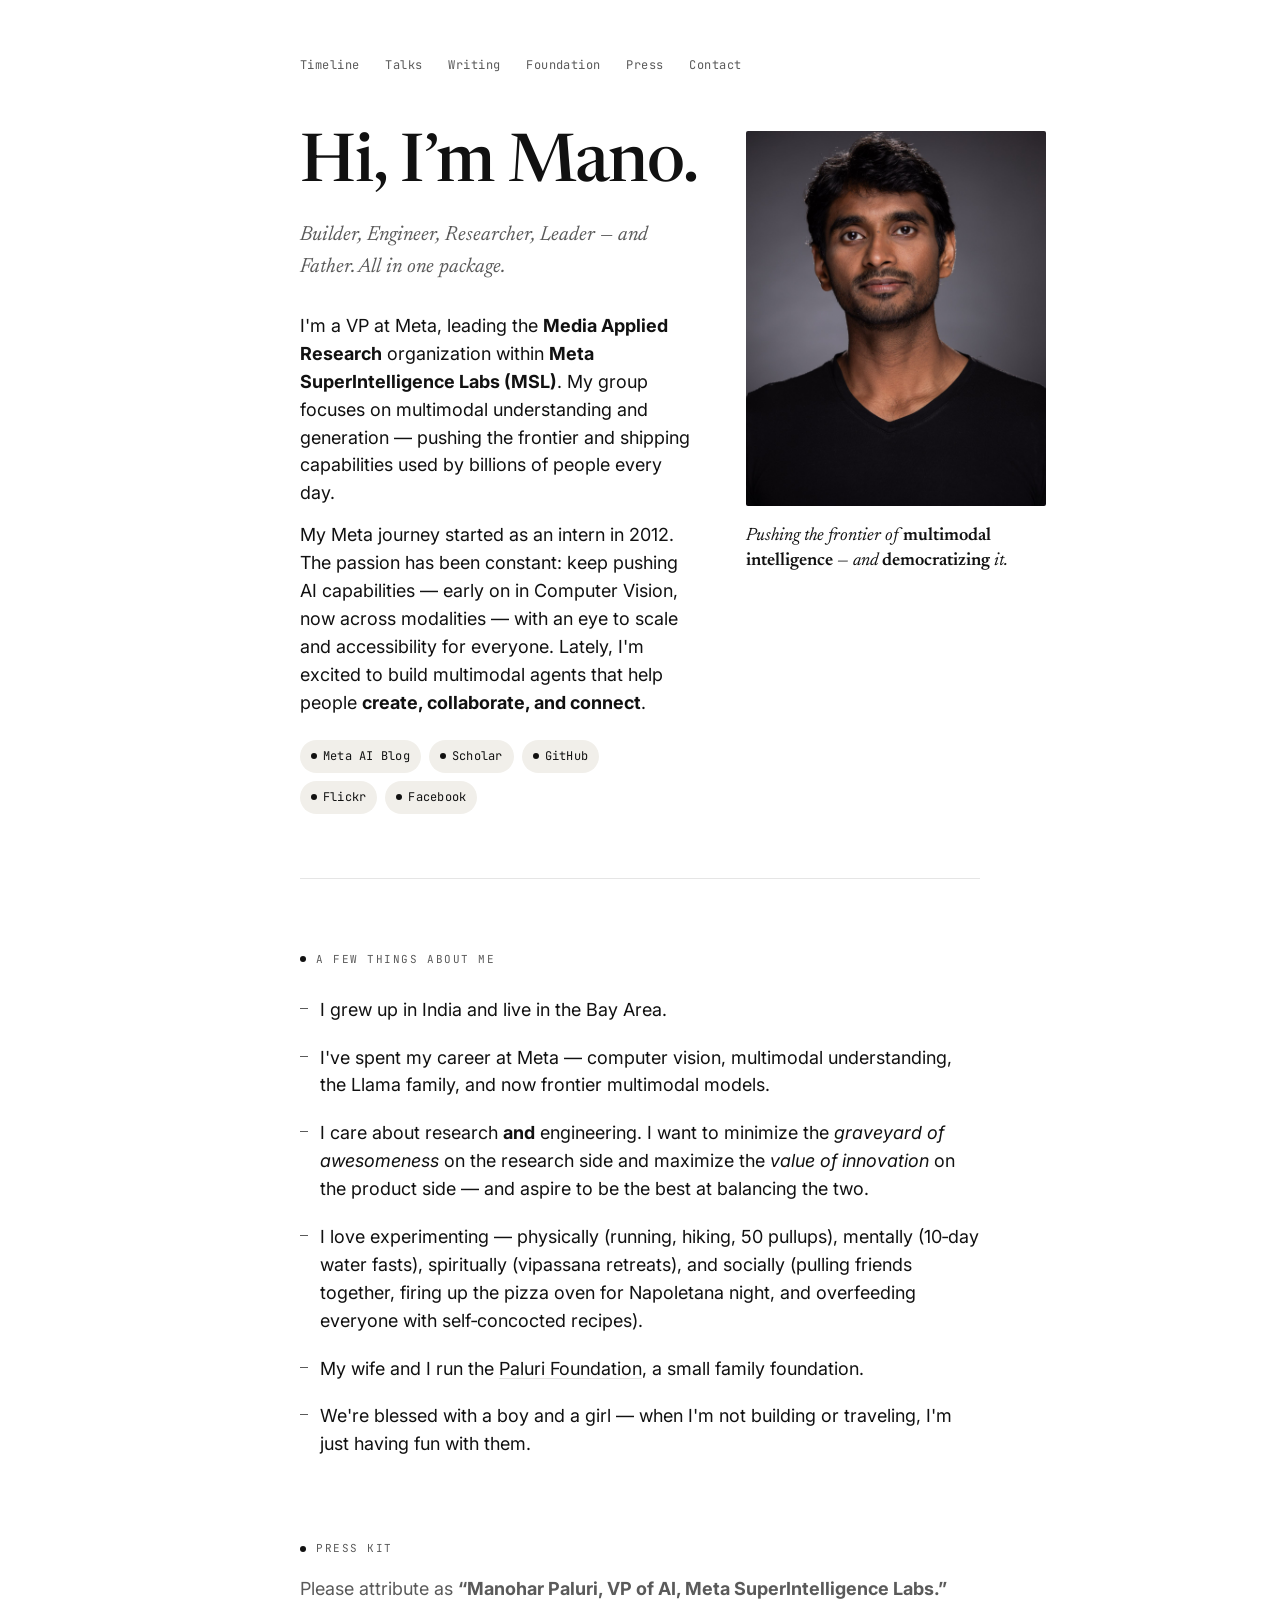
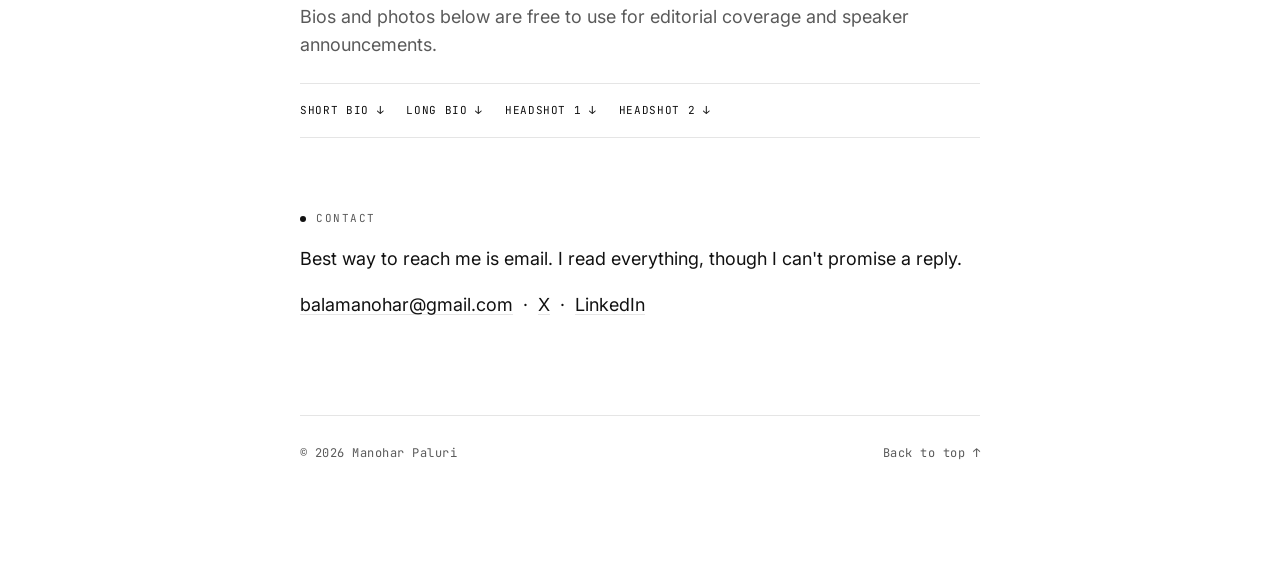
==== commit e9848084: "landed the index.html main file" ====
--- a/index.html
+++ b/index.html
@@ -16,10 +16,11 @@
   <!-- TOP BAR -->
   <div class="topbar">
     <nav>
+      <a href="/timeline/">Timeline</a>
+      <a href="/talks/">Talks</a>
       <a href="/writing/">Writing</a>
-      <a href="/talks/">Talks</a>
-      <a href="/timeline/">Timeline</a>
       <a href="/foundation/">Foundation</a>
+      <a href="#presskit">Press</a>
       <a href="#contact">Contact</a>
     </nav>
   </div>
@@ -39,6 +40,8 @@
         <a class="chip" href="https://ai.meta.com/blog/"><span class="dot"></span>Meta&nbsp;AI&nbsp;Blog</a>
         <a class="chip" href="https://scholar.google.com/citations?user=TV9sa6QAAAAJ&hl=en&oi=ao"><span class="dot"></span>Scholar</a>
         <a class="chip" href="https://github.com/mpaluri"><span class="dot"></span>GitHub</a>
+      </div>
+      <div class="meta-row" style="margin-top: 8px;">
         <a class="chip" href="http://www.flickr.com/photos/manoharpaluri/"><span class="dot"></span>Flickr</a>
         <a class="chip" href="http://facebook.com/manohar.paluri"><span class="dot"></span>Facebook</a>
       </div>
@@ -58,81 +61,25 @@
     <p class="section-label">A few things about me</p>
     <ul class="bullets">
       <li>I grew up in India and live in the Bay Area.</li>
-      <li>I've spent my career at Meta working across computer vision, multimodal understanding, and now frontier multimodal models.</li>
-      <li>I care about open research &mdash; the kind that builds on itself, publicly.</li>
-      <li>I travel when I can. Moments from the road live on <a href="http://www.flickr.com/photos/manoharpaluri/">Flickr</a>.</li>
+      <li>I've spent my career at Meta &mdash; computer vision, multimodal understanding, the Llama family, and now frontier multimodal models.</li>
+      <li>I care about research <strong>and</strong> engineering. I want to minimize the <em>graveyard of awesomeness</em> on the research side and maximize the <em>value of innovation</em> on the product side &mdash; and aspire to be the best at balancing the two.</li>
+      <li>I love experimenting &mdash; physically (running, hiking, 50 pullups), mentally (10&#8209;day water fasts), spiritually (vipassana retreats), and socially (pulling friends together, firing up the pizza oven for Napoletana night, and overfeeding everyone with self&#8209;concocted recipes).</li>
       <li>My wife and I run the <a href="/foundation/">Paluri Foundation</a>, a small family foundation.</li>
+      <li>We're blessed with a boy and a girl &mdash; when I'm not building or traveling, I'm just having fun with them.</li>
     </ul>
-  </section>
-
-  <!-- EXPLORE TILES -->
-  <section class="section" id="explore">
-    <p class="section-label">Explore</p>
-    <div class="tiles">
-      <a class="tile" href="/writing/">
-        <div class="tile-label"><span>Writing</span><span class="arrow">&rarr;</span></div>
-        <p class="tile-title">Essays &amp; notes.</p>
-        <p class="tile-sub">Short pieces on AI, research, and the craft of building.</p>
-      </a>
-      <a class="tile" href="/talks/">
-        <div class="tile-label"><span>Talks &amp; media</span><span class="arrow">&rarr;</span></div>
-        <p class="tile-title">Keynotes &amp; conversations.</p>
-        <p class="tile-sub">Podcasts, keynotes, and interviews.</p>
-      </a>
-      <a class="tile" href="/timeline/">
-        <div class="tile-label"><span>Timeline</span><span class="arrow">&rarr;</span></div>
-        <p class="tile-title">Career &amp; milestones.</p>
-        <p class="tile-sub">A brief arc of roles, teams, and shipped work.</p>
-      </a>
-      <a class="tile" href="/foundation/">
-        <div class="tile-label"><span>Foundation</span><span class="arrow">&rarr;</span></div>
-        <p class="tile-title">Paluri Foundation.</p>
-        <p class="tile-sub">A small family foundation my wife and I run.</p>
-      </a>
-    </div>
-  </section>
-
-  <!-- FOUNDATION CALLOUT -->
-  <section class="section measure" id="foundation">
-    <p class="section-label">Paluri Foundation</p>
-    <div class="foundation-callout">
-      <h3>A small family foundation.</h3>
-      <p>My wife and I run the Paluri Foundation &mdash; operating quietly and directly with the people doing the work.</p>
-      <a class="learn" href="/foundation/">Learn more &rarr;</a>
-    </div>
-  </section>
-
-  <!-- TRAVEL -->
-  <section class="section" id="travel">
-    <p class="section-label">Travel &amp; photography</p>
-    <p class="measure" style="margin-bottom: 22px;">
-      I travel often. A loose archive lives on <a href="http://www.flickr.com/photos/manoharpaluri/">Flickr</a>. A few moments below.
-    </p>
-    <div class="travel-grid">
-      <div class="photo"><div class="photo-placeholder">photo · location</div></div>
-      <div class="photo"><div class="photo-placeholder">photo · location</div></div>
-      <div class="photo"><div class="photo-placeholder">photo · location</div></div>
-      <div class="photo"><div class="photo-placeholder">photo · location</div></div>
-      <div class="photo"><div class="photo-placeholder">photo · location</div></div>
-      <div class="photo"><div class="photo-placeholder">photo · location</div></div>
-    </div>
   </section>
 
   <!-- PRESS KIT -->
   <section class="section measure" id="presskit">
     <p class="section-label">Press kit</p>
-    <div class="press">
-      <div class="thumb"><div class="portrait-placeholder">headshot</div></div>
-      <div>
-        <p class="title">For editors &amp; producers</p>
-        <p class="title-sub">Short bio, long bio, and a high-resolution headshot.</p>
-        <div class="downloads">
-          <a class="chip" href="#"><span class="dot"></span>Short bio (.txt) <span class="placeholder-note">TBD</span></a>
-          <a class="chip" href="#"><span class="dot"></span>Long bio (.txt) <span class="placeholder-note">TBD</span></a>
-          <a class="chip" href="#"><span class="dot"></span>Headshot (.jpg) <span class="placeholder-note">TBD</span></a>
-        </div>
-      </div>
-    </div>
+    <p class="press-note">Please attribute as <strong>&ldquo;Manohar Paluri, VP of AI, Meta SuperIntelligence Labs.&rdquo;</strong> Bios and photos below are free to use for editorial coverage and speaker announcements.</p>
+
+    <p class="press-links">
+      <a class="bio-dl" href="assets/press/bio-short.txt" download>Short bio &darr;</a>
+      <a class="bio-dl" href="assets/press/bio-long.txt" download>Long bio &darr;</a>
+      <a class="bio-dl" href="assets/press/headshot-smile-black.jpg" download>Headshot 1 &darr;</a>
+      <a class="bio-dl" href="assets/press/headshot-blue-shirt.jpg" download>Headshot 2 &darr;</a>
+    </p>
   </section>
 
   <!-- CONTACT -->
--- a/styles.css
+++ b/styles.css
@@ -244,12 +244,39 @@
 }
 
 /* ---- Press kit ---- */
-.press { display: grid; grid-template-columns: 96px 1fr; gap: 20px; padding: 20px; border: 1px solid var(--rule); border-radius: 2px; }
-.press .thumb { aspect-ratio: 1/1; }
-.press .thumb .portrait-placeholder { border-radius: 50%; }
-.press .title { font-family: var(--font-display); font-size: 22px; margin: 0 0 4px; line-height: 1.2; }
-.press .title-sub { color: var(--ink-soft); font-size: 15px; margin: 0 0 12px; }
-.press .downloads { display: flex; flex-wrap: wrap; gap: 8px; }
+.press-kit { display: grid; grid-template-columns: 1fr; gap: 36px; }
+.press-headshots { display: grid; grid-template-columns: repeat(3, 1fr); gap: 16px; }
+.press-headshot {
+  position: relative; display: block; overflow: hidden; border-radius: 2px;
+  aspect-ratio: 3/2; background: var(--rule);
+  text-decoration: none;
+}
+.press-headshot img { width: 100%; height: 100%; object-fit: cover; display: block; transition: transform .4s ease; }
+.press-headshot:hover img { transform: scale(1.03); }
+.press-dl {
+  position: absolute; left: 10px; bottom: 10px;
+  font-family: var(--font-mono); font-size: 11px; letter-spacing: 0.06em; text-transform: uppercase;
+  color: #fff; background: rgba(0,0,0,0.55); padding: 5px 9px; border-radius: 2px;
+  opacity: 0; transition: opacity .2s ease;
+}
+.press-headshot:hover .press-dl, .press-headshot:focus-visible .press-dl { opacity: 1; }
+.press-bios { max-width: 68ch; }
+.press-kicker { font-family: var(--font-display); font-style: italic; font-size: 20px; margin: 0 0 10px; }
+.press-note { color: var(--ink-soft); margin: 0 0 24px; }
+.bio-block { padding: 18px 0; border-top: 1px solid var(--rule); }
+.bio-head { display: flex; justify-content: space-between; align-items: baseline; gap: 20px; margin-bottom: 8px; }
+.bio-head h4 { font-family: var(--font-display); font-size: 22px; color: var(--ink); margin: 0; font-weight: 500; }
+.bio-head h4 a { color: var(--ink); text-decoration: none; }
+.bio-head h4 a:hover { color: var(--accent); }
+.bio-dl { font-family: var(--font-mono); font-size: 11px; letter-spacing: 0.06em; text-transform: uppercase; color: var(--accent); text-decoration: none; white-space: nowrap; }
+.bio-dl:hover { text-decoration: underline; }
+.bio-block p { margin: 0 0 10px; }
+.press-contact { margin-top: 18px; padding-top: 18px; border-top: 1px solid var(--rule); color: var(--ink-soft); font-family: var(--font-mono); font-size: 13px; }
+.press-links { display: flex; flex-wrap: wrap; gap: 22px; padding: 18px 0; border-top: 1px solid var(--rule); border-bottom: 1px solid var(--rule); margin: 18px 0; }
+@media (max-width: 760px) {
+  .press-headshots { grid-template-columns: 1fr; }
+  .bio-head { flex-direction: column; align-items: flex-start; gap: 4px; }
+}
 
 /* ---- Footer ---- */
 footer { margin-top: 96px; padding-top: 28px; border-top: 1px solid var(--rule); display: flex; flex-wrap: wrap; gap: 12px; justify-content: space-between; font-family: var(--font-mono); font-size: 12px; color: var(--ink-soft); letter-spacing: 0.04em; }
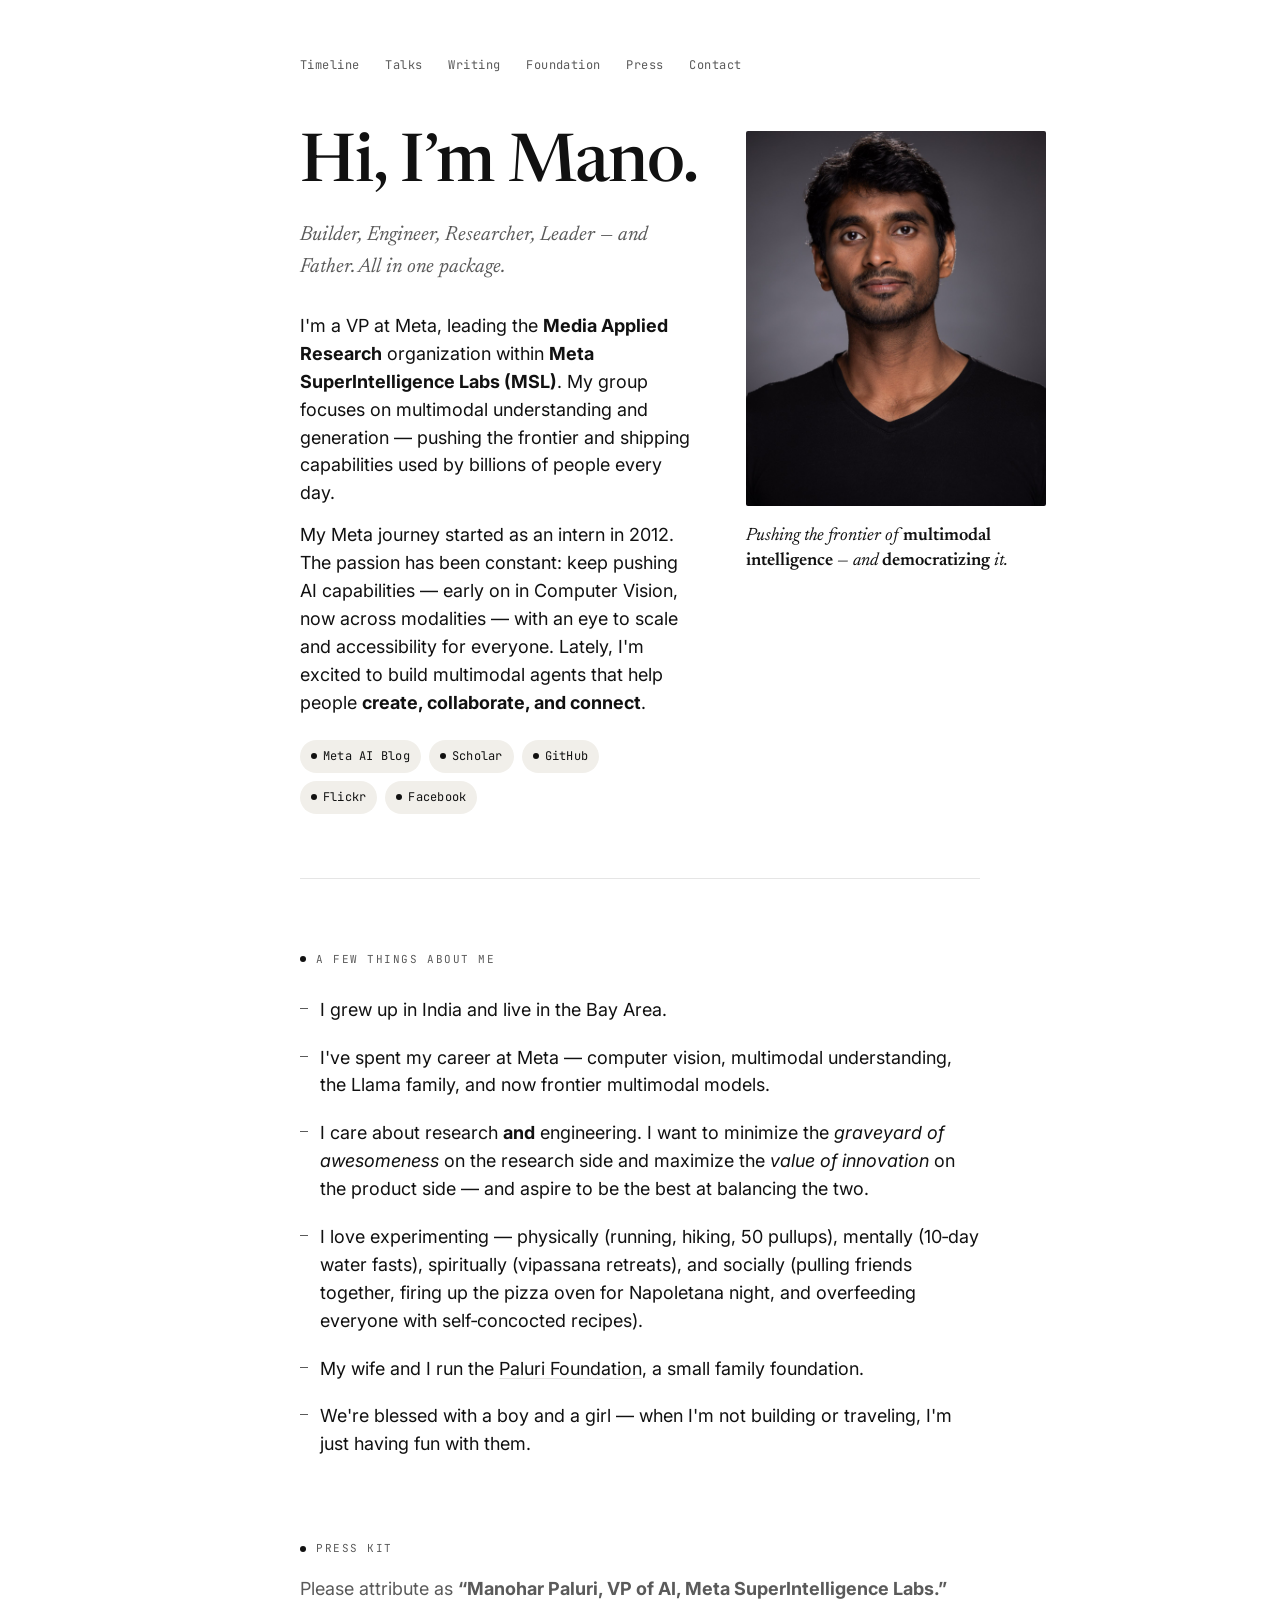
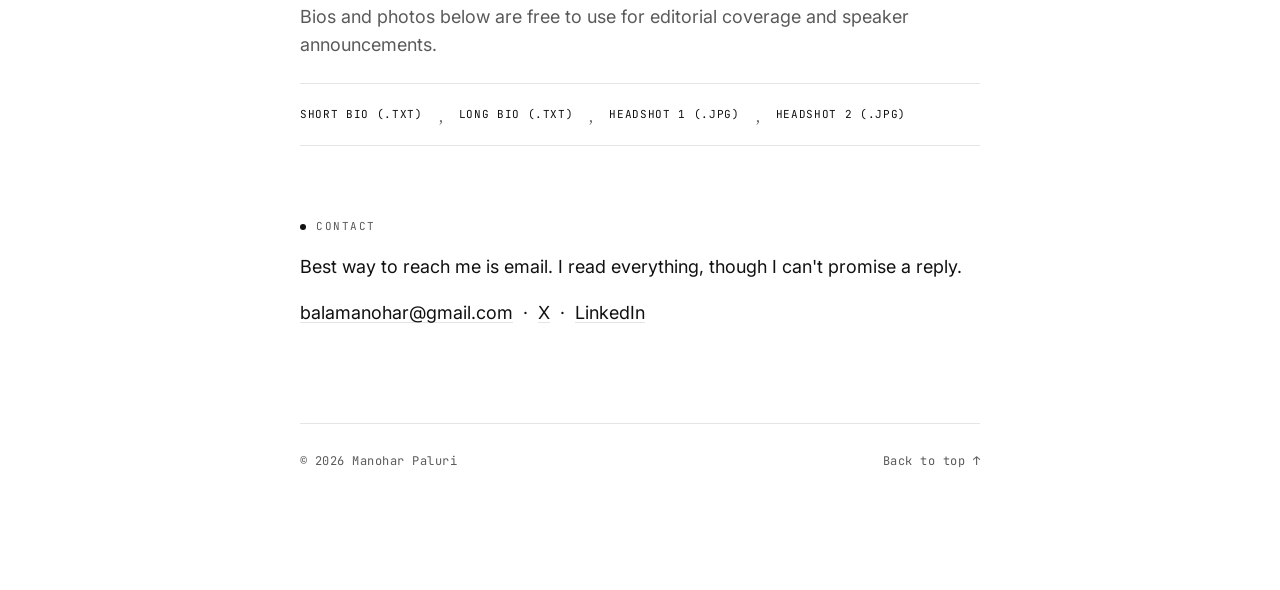
==== commit 0ecb798c: "press kit changes" ====
--- a/index.html
+++ b/index.html
@@ -75,10 +75,10 @@
     <p class="press-note">Please attribute as <strong>&ldquo;Manohar Paluri, VP of AI, Meta SuperIntelligence Labs.&rdquo;</strong> Bios and photos below are free to use for editorial coverage and speaker announcements.</p>
 
     <p class="press-links">
-      <a class="bio-dl" href="assets/press/bio-short.txt" download>Short bio &darr;</a>
-      <a class="bio-dl" href="assets/press/bio-long.txt" download>Long bio &darr;</a>
-      <a class="bio-dl" href="assets/press/headshot-smile-black.jpg" download>Headshot 1 &darr;</a>
-      <a class="bio-dl" href="assets/press/headshot-blue-shirt.jpg" download>Headshot 2 &darr;</a>
+      <a class="bio-dl" href="assets/press/bio-short.txt" download>Short bio (.txt)</a>
+      <a class="bio-dl" href="assets/press/bio-long.txt" download>Long bio (.txt)</a>
+      <a class="bio-dl" href="assets/press/headshot-smile-black.jpg" download>Headshot 1 (.jpg)</a>
+      <a class="bio-dl" href="assets/press/headshot-blue-shirt.jpg" download>Headshot 2 (.jpg)</a>
     </p>
   </section>
 
--- a/styles.css
+++ b/styles.css
@@ -272,7 +272,13 @@
 .bio-dl:hover { text-decoration: underline; }
 .bio-block p { margin: 0 0 10px; }
 .press-contact { margin-top: 18px; padding-top: 18px; border-top: 1px solid var(--rule); color: var(--ink-soft); font-family: var(--font-mono); font-size: 13px; }
-.press-links { display: flex; flex-wrap: wrap; gap: 22px; padding: 18px 0; border-top: 1px solid var(--rule); border-bottom: 1px solid var(--rule); margin: 18px 0; }
+.press-links { display: flex; flex-wrap: wrap; align-items: baseline; gap: 14px 36px; padding: 22px 0; border-top: 1px solid var(--rule); border-bottom: 1px solid var(--rule); margin: 22px 0; }
+.press-links .bio-dl { position: relative; text-decoration: none; }
+.press-links .bio-dl:hover { text-decoration: underline; text-underline-offset: 4px; }
+.press-links .bio-dl + .bio-dl::before {
+  content: ","; position: absolute; left: -20px; color: var(--ink-soft);
+  font-family: var(--font-display); font-size: 16px;
+}
 @media (max-width: 760px) {
   .press-headshots { grid-template-columns: 1fr; }
   .bio-head { flex-direction: column; align-items: flex-start; gap: 4px; }
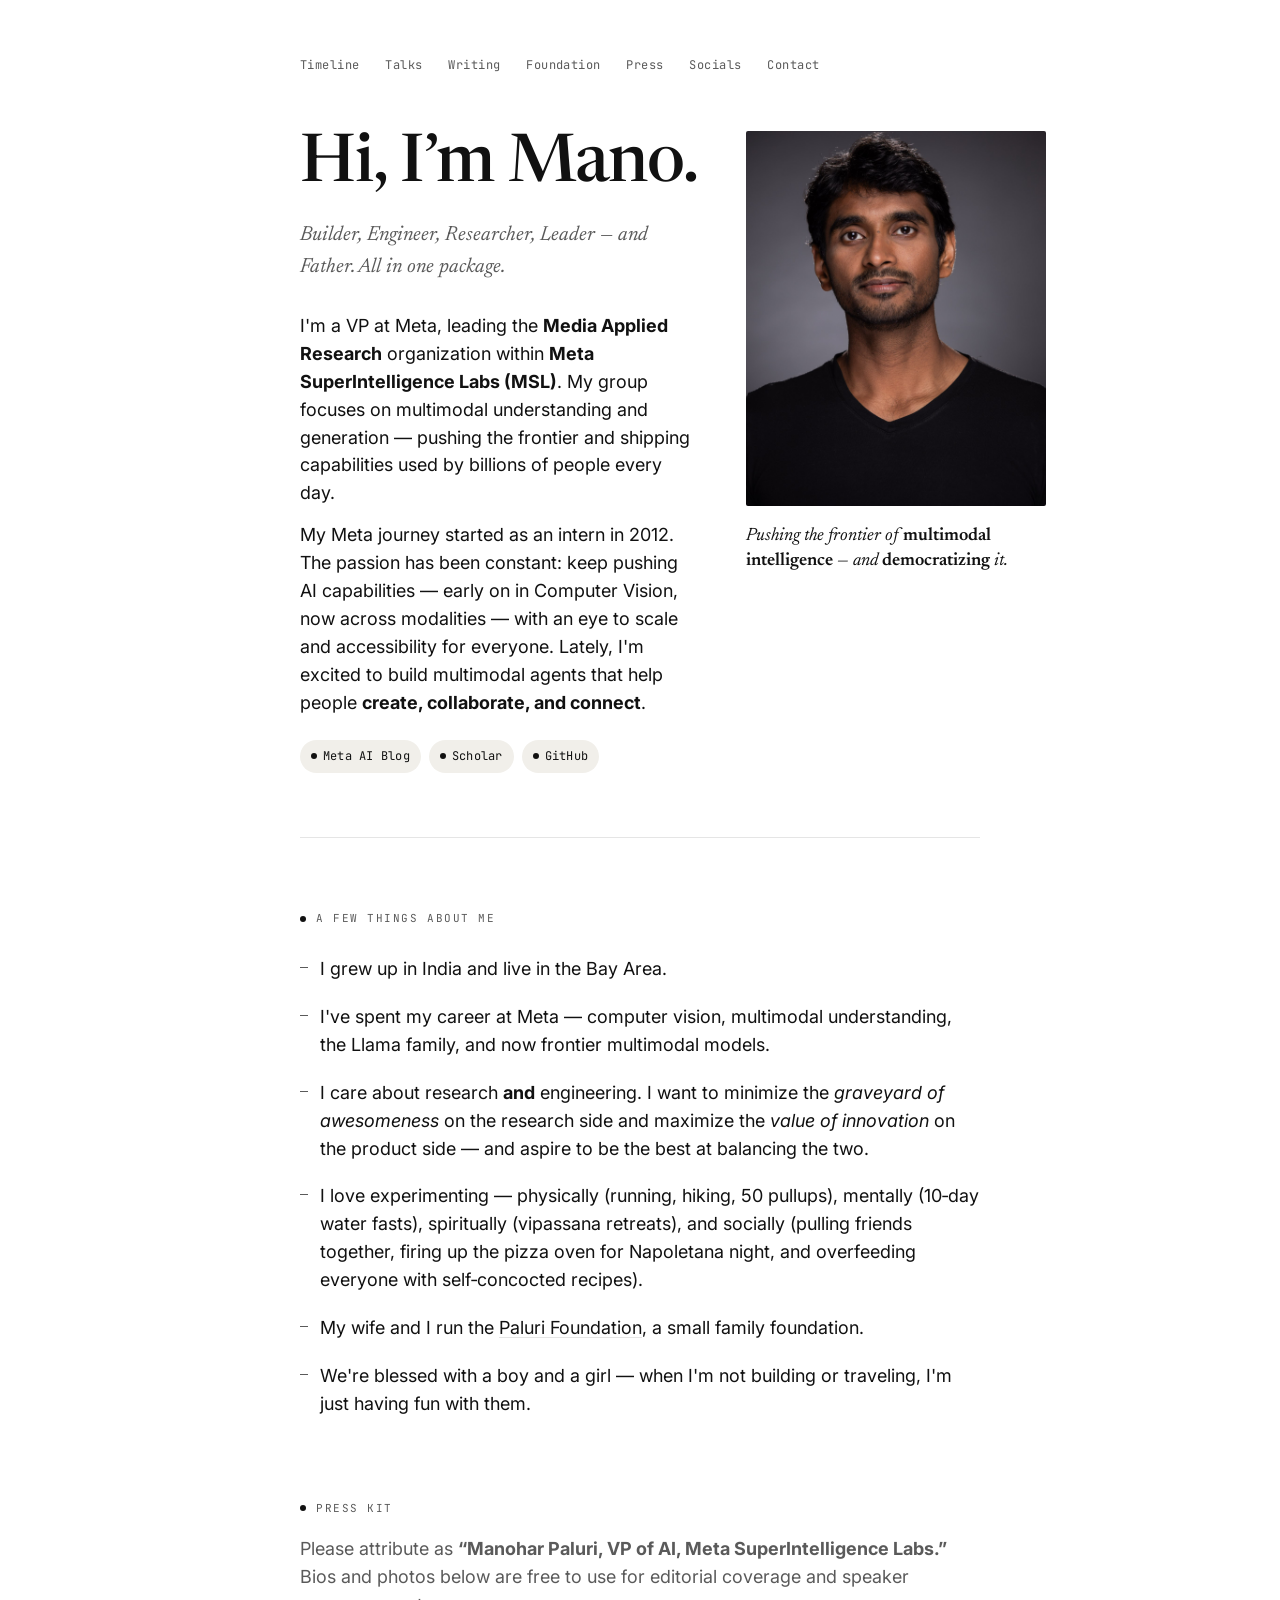
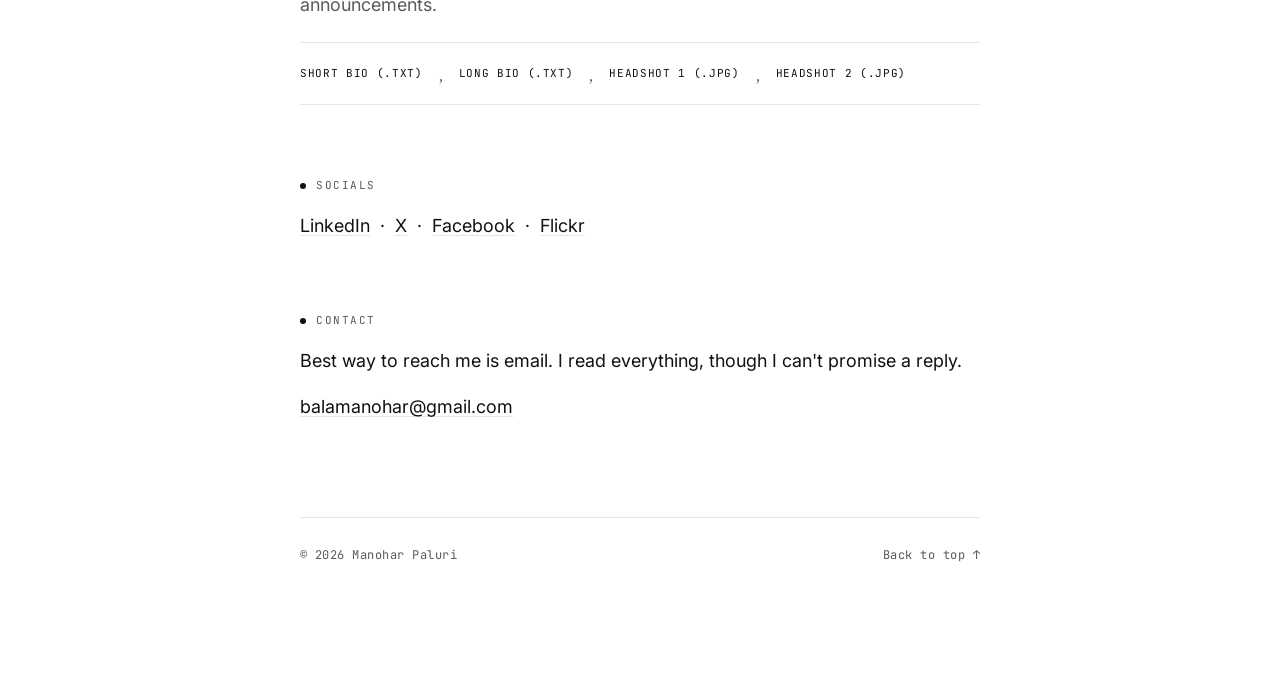
==== commit f7e20f3e: "V1 of main index.html" ====
--- a/index.html
+++ b/index.html
@@ -21,6 +21,7 @@
       <a href="/writing/">Writing</a>
       <a href="/foundation/">Foundation</a>
       <a href="#presskit">Press</a>
+      <a href="#socials">Socials</a>
       <a href="#contact">Contact</a>
     </nav>
   </div>
@@ -40,10 +41,6 @@
         <a class="chip" href="https://ai.meta.com/blog/"><span class="dot"></span>Meta&nbsp;AI&nbsp;Blog</a>
         <a class="chip" href="https://scholar.google.com/citations?user=TV9sa6QAAAAJ&hl=en&oi=ao"><span class="dot"></span>Scholar</a>
         <a class="chip" href="https://github.com/mpaluri"><span class="dot"></span>GitHub</a>
-      </div>
-      <div class="meta-row" style="margin-top: 8px;">
-        <a class="chip" href="http://www.flickr.com/photos/manoharpaluri/"><span class="dot"></span>Flickr</a>
-        <a class="chip" href="http://facebook.com/manohar.paluri"><span class="dot"></span>Facebook</a>
       </div>
     </div>
     <div class="portrait-col">
@@ -82,6 +79,20 @@
     </p>
   </section>
 
+  <!-- SOCIALS -->
+  <section class="section measure" id="socials">
+    <p class="section-label">Socials</p>
+    <p>
+      <a href="https://www.linkedin.com/in/balamanohar/">LinkedIn</a>
+      &nbsp;·&nbsp;
+      <a href="https://x.com/manohar_paluri">X</a>
+      &nbsp;·&nbsp;
+      <a href="http://facebook.com/manohar.paluri">Facebook</a>
+      &nbsp;·&nbsp;
+      <a href="http://www.flickr.com/photos/manoharpaluri/">Flickr</a>
+    </p>
+  </section>
+
   <!-- CONTACT -->
   <section class="section measure" id="contact">
     <p class="section-label">Contact</p>
@@ -90,10 +101,6 @@
     </p>
     <p>
       <a href="mailto:balamanohar@gmail.com">balamanohar@gmail.com</a>
-      &nbsp;·&nbsp;
-      <a href="https://x.com/manohar_paluri">X</a>
-      &nbsp;·&nbsp;
-      <a href="https://www.linkedin.com/in/balamanohar/">LinkedIn</a>
     </p>
   </section>
 
--- a/styles.css
+++ b/styles.css
@@ -288,6 +288,8 @@
 footer { margin-top: 96px; padding-top: 28px; border-top: 1px solid var(--rule); display: flex; flex-wrap: wrap; gap: 12px; justify-content: space-between; font-family: var(--font-mono); font-size: 12px; color: var(--ink-soft); letter-spacing: 0.04em; }
 footer a { color: var(--ink-soft); text-decoration: none; }
 footer a:hover { color: var(--accent); }
+.footer-social { display: flex; gap: 18px; }
+.footer-social a:hover { text-decoration: underline; text-underline-offset: 3px; }
 
 /* ---- Placeholder notes ---- */
 .placeholder-note {
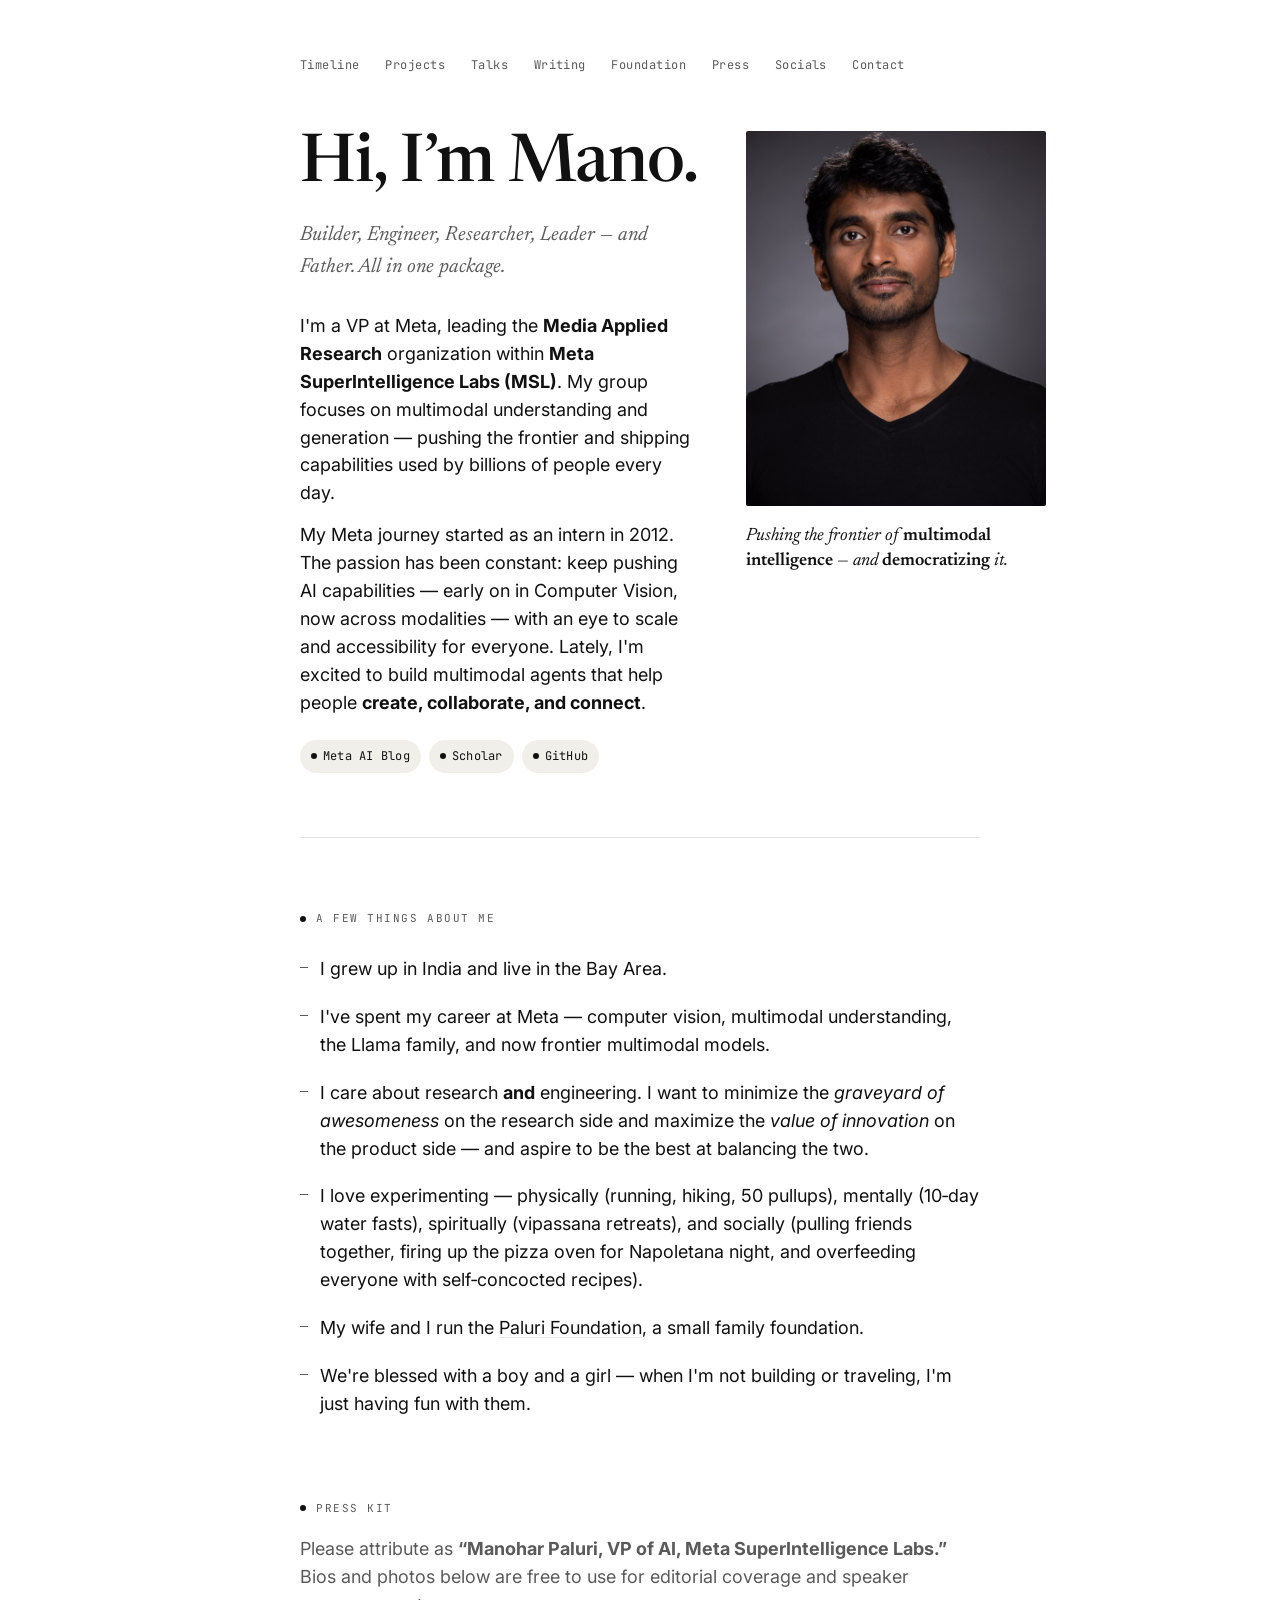
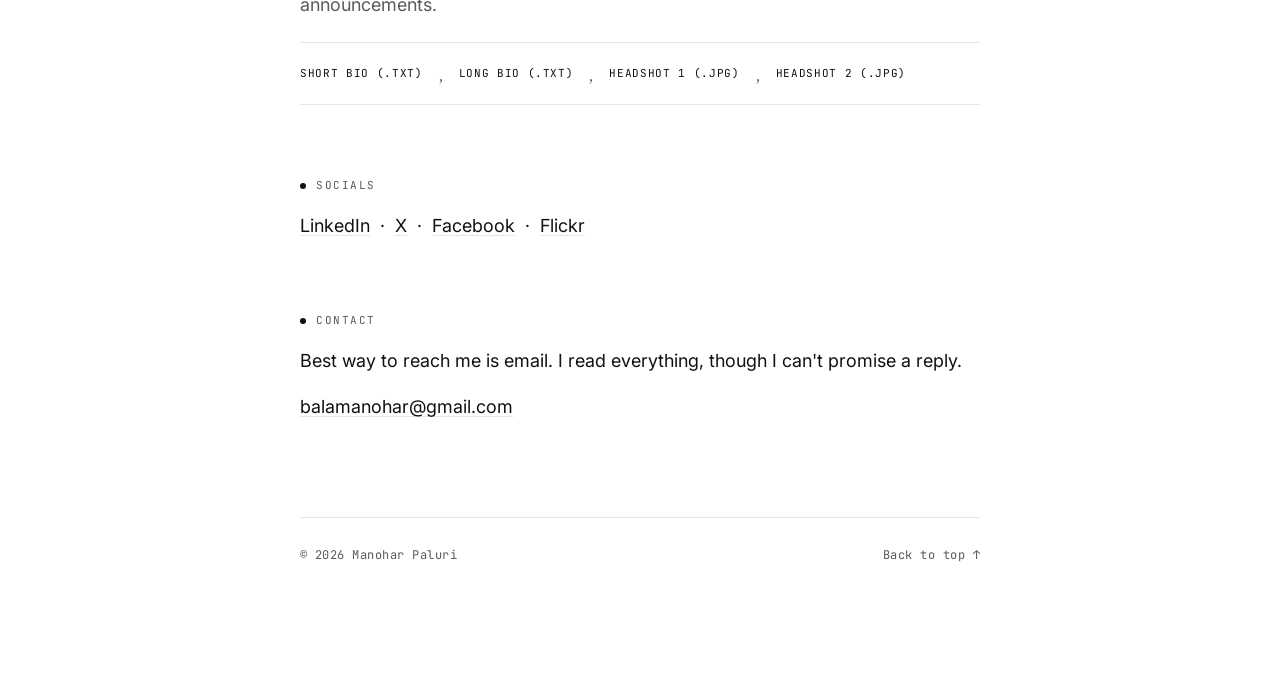
==== commit ef8f48f0: "projects page and foundation page" ====
--- a/index.html
+++ b/index.html
@@ -17,6 +17,7 @@
   <div class="topbar">
     <nav>
       <a href="/timeline/">Timeline</a>
+      <a href="/projects/">Projects</a>
       <a href="/talks/">Talks</a>
       <a href="/writing/">Writing</a>
       <a href="/foundation/">Foundation</a>
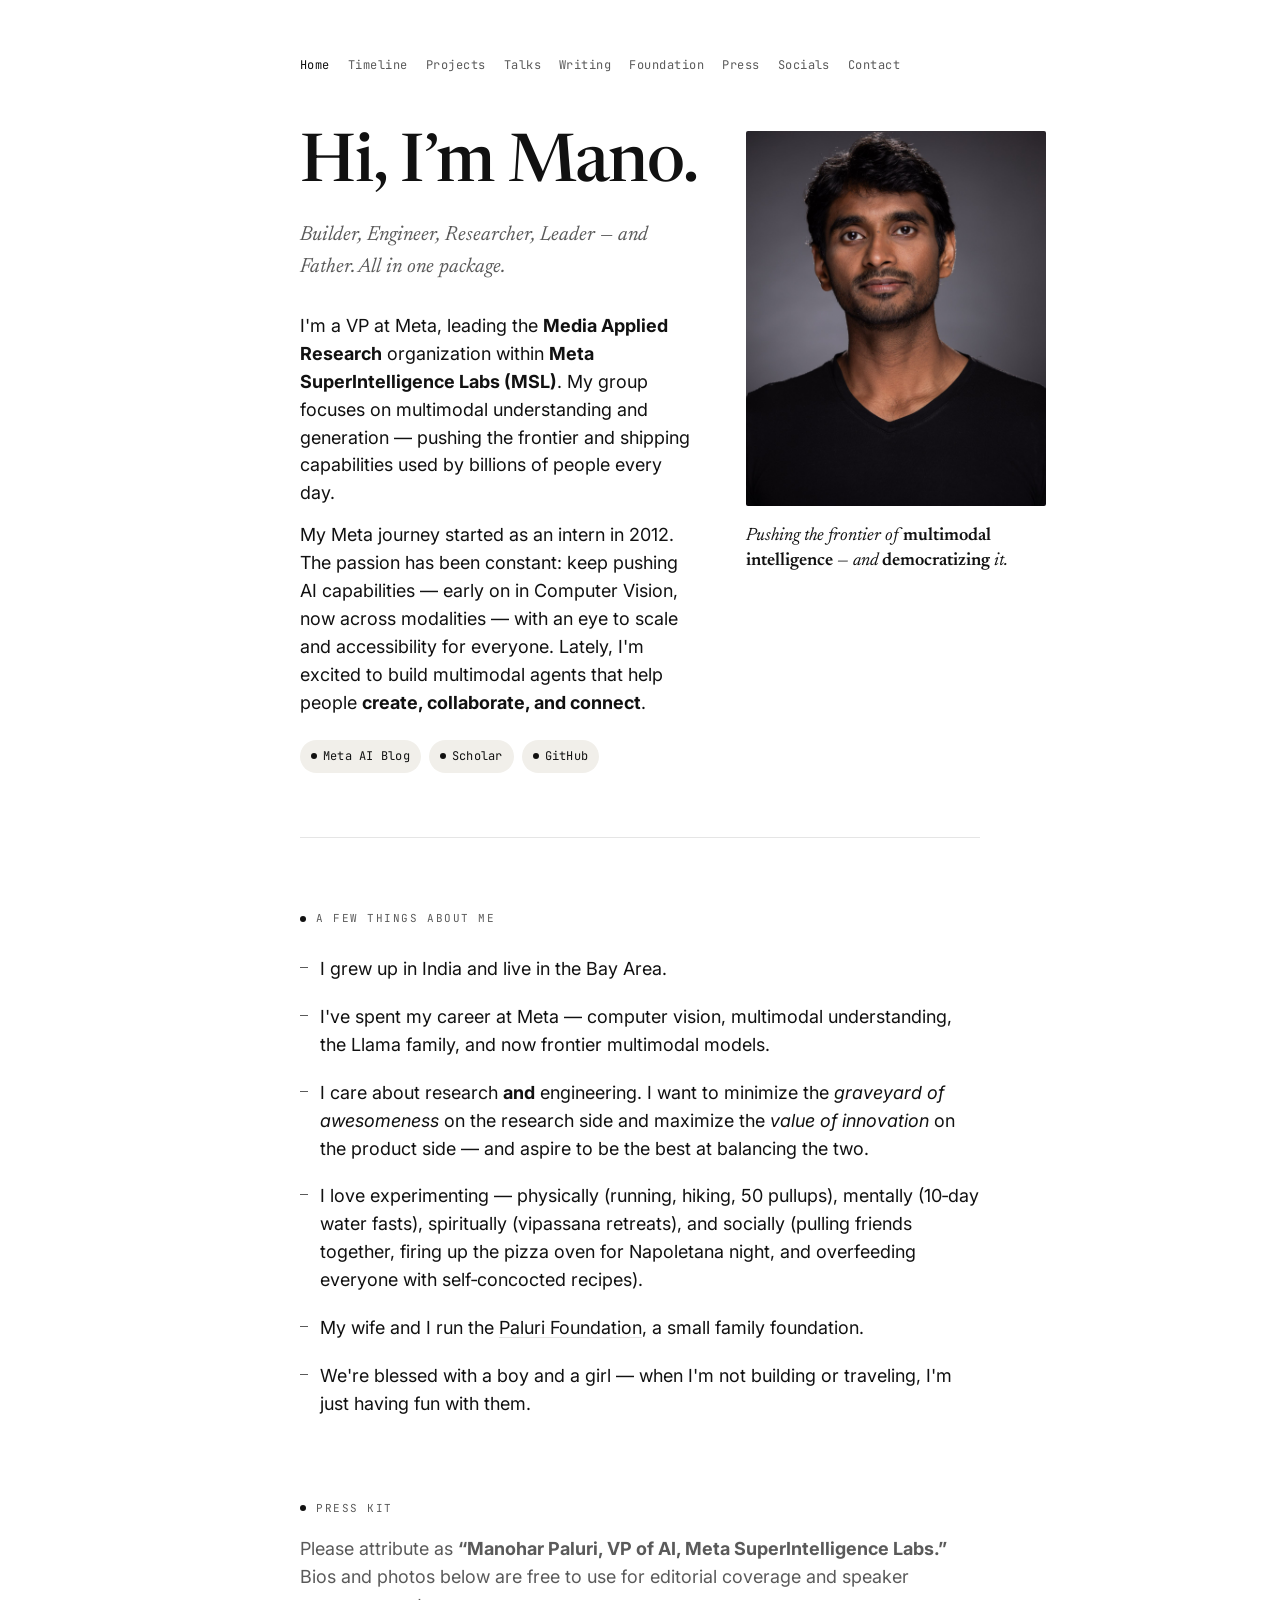
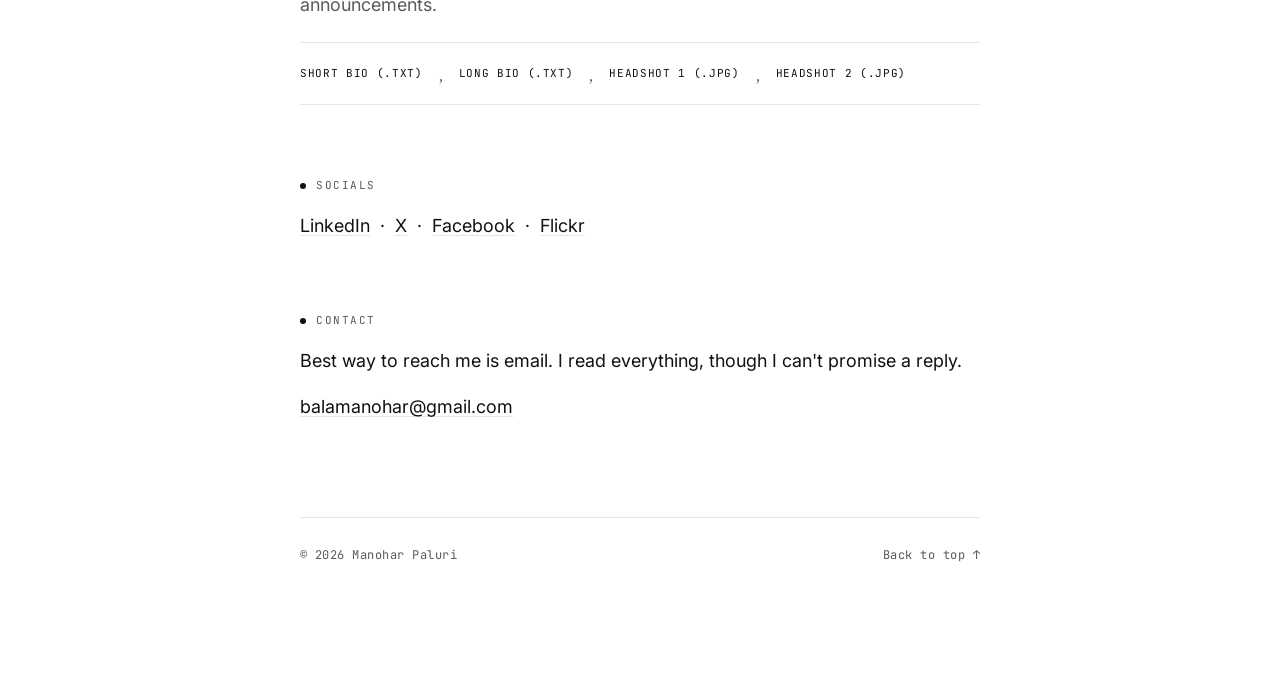
==== commit 47518f37: "fixed css stlyle and added home link" ====
--- a/index.html
+++ b/index.html
@@ -7,7 +7,7 @@
 <link rel="preconnect" href="https://fonts.googleapis.com" />
 <link rel="preconnect" href="https://fonts.gstatic.com" crossorigin />
 <link href="https://fonts.googleapis.com/css2?family=Newsreader:ital,opsz,wght@0,6..72,400;0,6..72,500;0,6..72,600;1,6..72,400&family=Inter:wght@400;500;600&family=JetBrains+Mono:wght@400;500&display=swap" rel="stylesheet" />
-<link rel="stylesheet" href="styles.css" />
+<link rel="stylesheet" href="styles.css?v=2" />
 </head>
 <body>
 
@@ -16,6 +16,7 @@
   <!-- TOP BAR -->
   <div class="topbar">
     <nav>
+      <span aria-current="page">Home</span>
       <a href="/timeline/">Timeline</a>
       <a href="/projects/">Projects</a>
       <a href="/talks/">Talks</a>
--- a/styles.css
+++ b/styles.css
@@ -86,8 +86,9 @@
 }
 .topbar .mark { color: var(--ink); font-weight: 500; text-decoration: none; }
 .topbar .mark:hover { color: var(--accent); }
-.topbar nav a { margin-right: 18px; margin-left: 0; text-decoration: none; color: var(--ink-soft); }
-.topbar nav a:hover, .topbar nav a[aria-current="page"] { color: var(--accent); }
+.topbar nav { display: flex; gap: 18px; }
+.topbar nav a, .topbar nav span { text-decoration: none; color: var(--ink-soft); }
+.topbar nav a:hover, .topbar nav a[aria-current="page"], .topbar nav span[aria-current="page"] { color: var(--accent); }
 
 /* ---- Hero (home) ---- */
 .hero { margin-top: 56px; }
